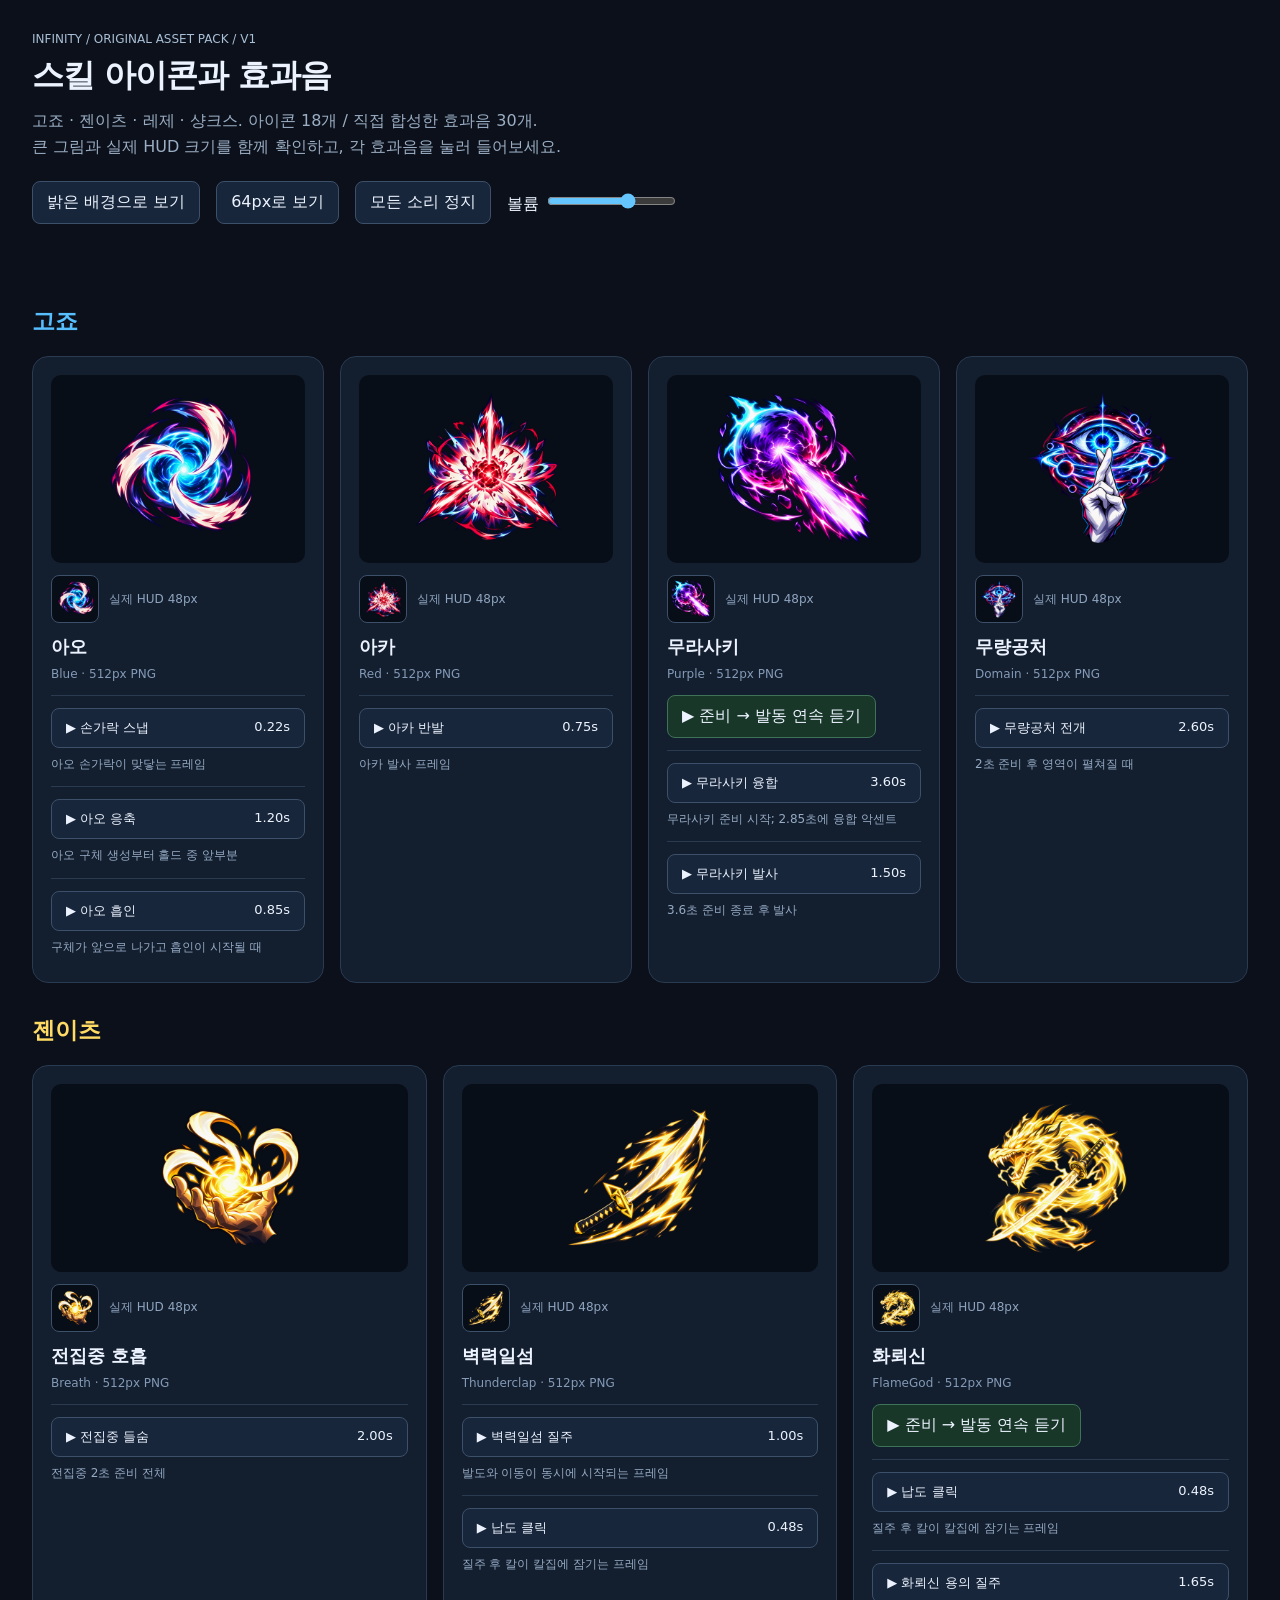
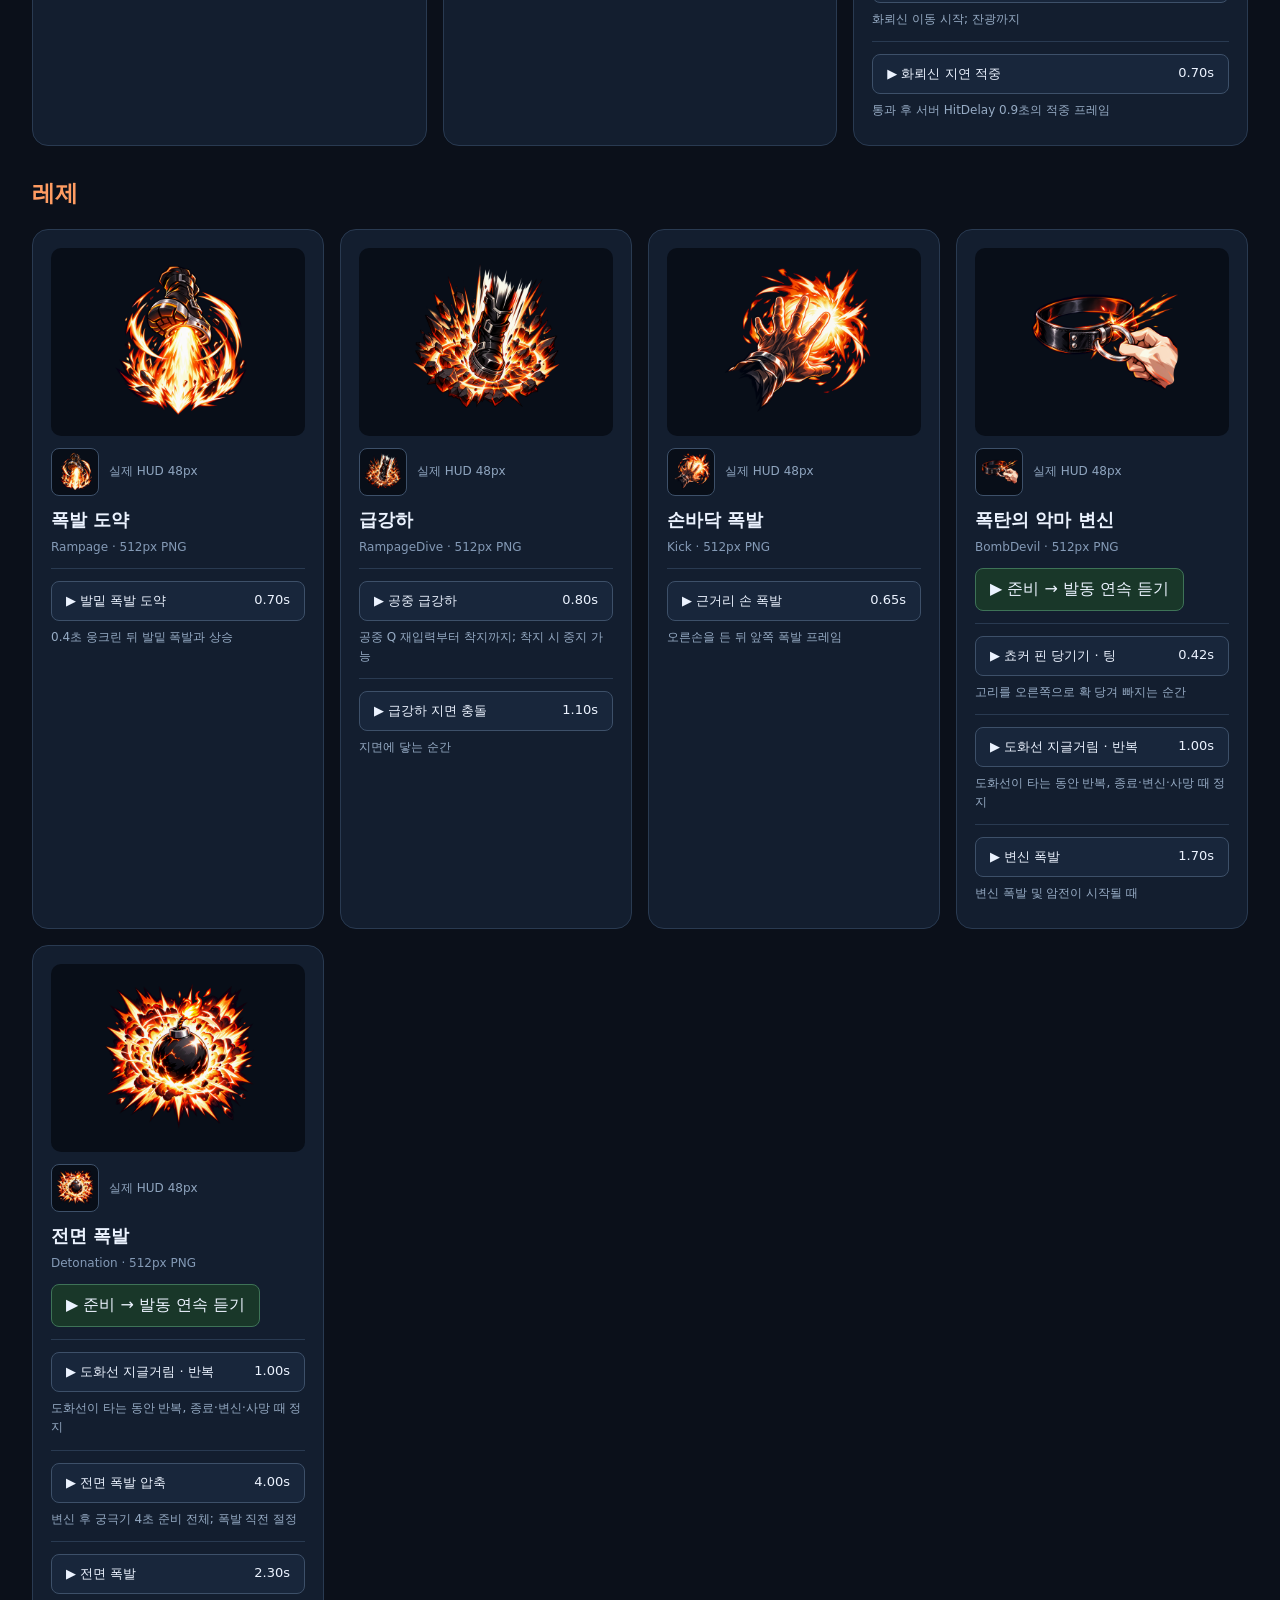
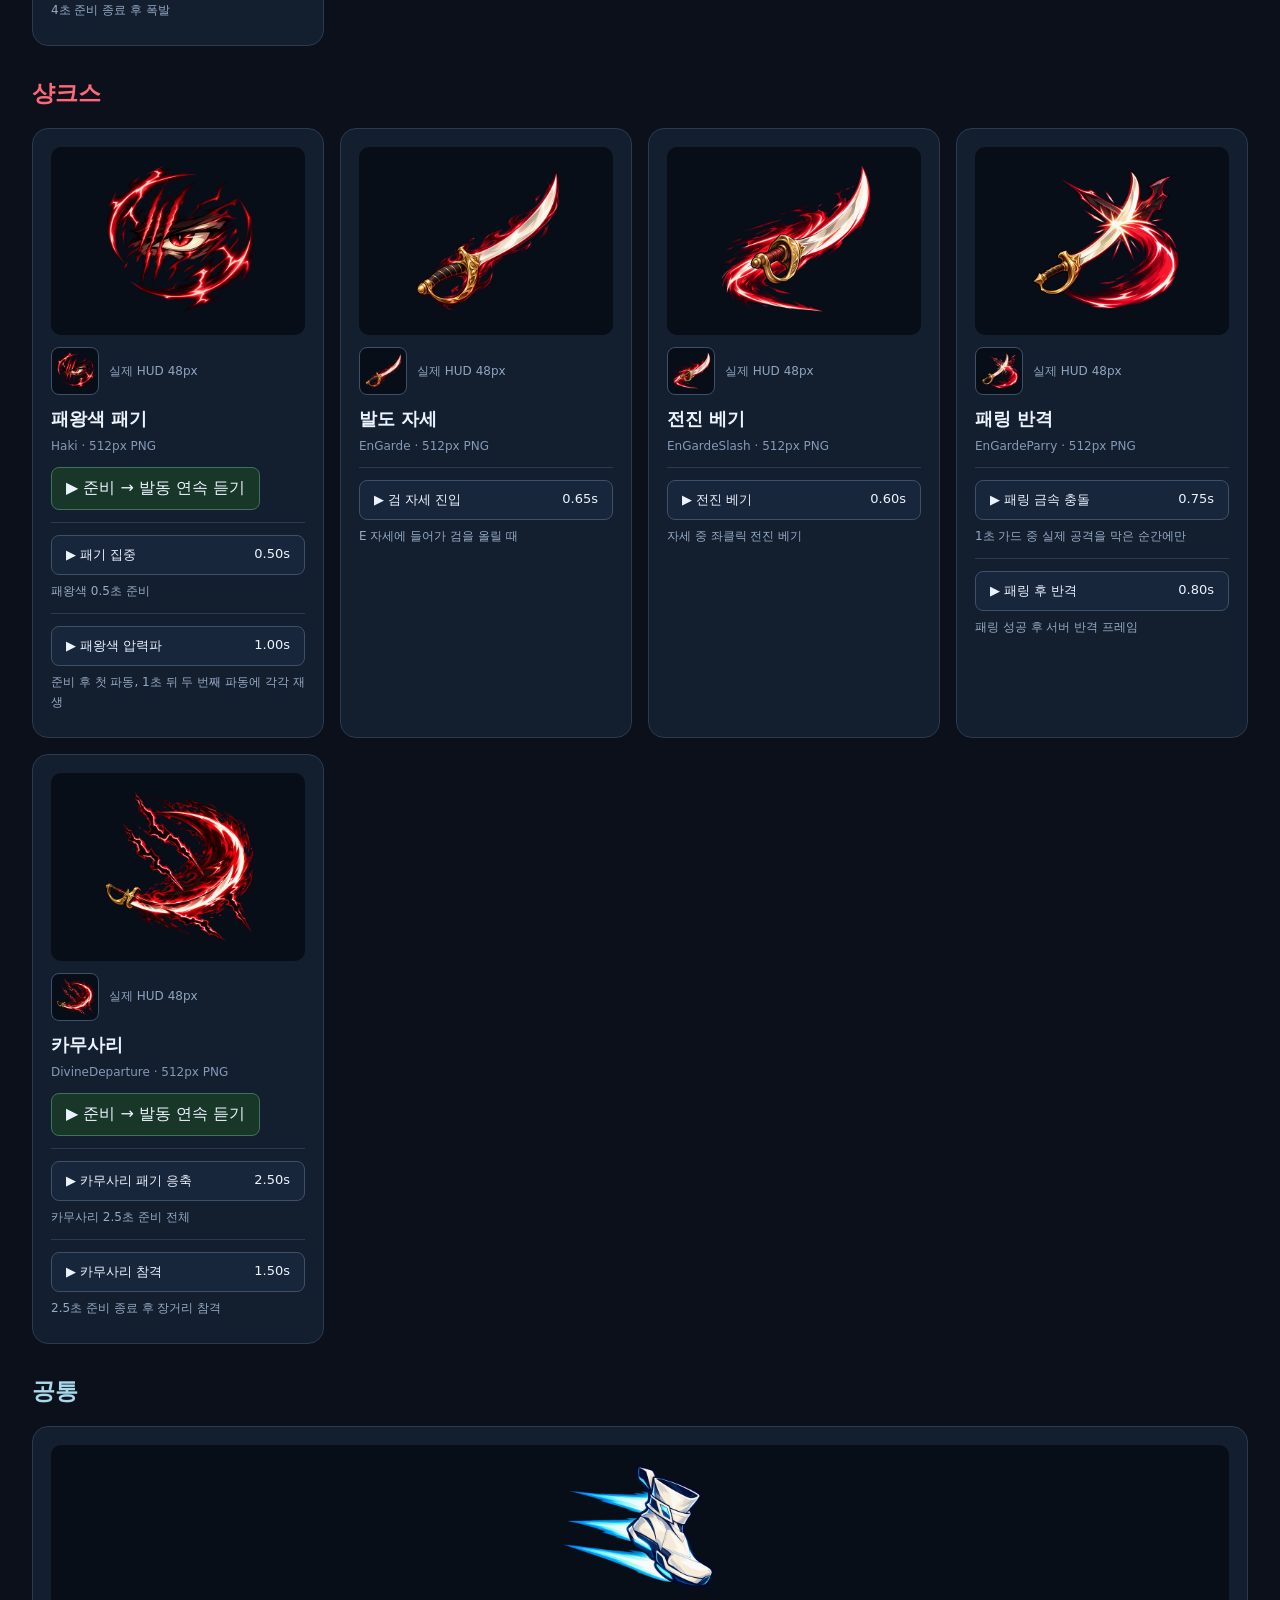
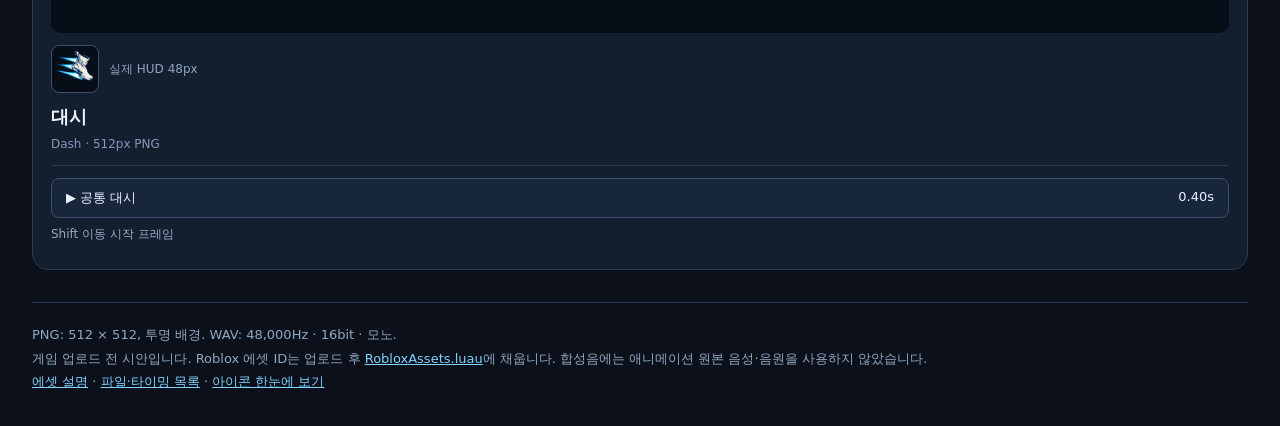
==== assets/skill-pack-v1/index.html @ 2b18d2f3 "Add skill icon and sound pack with web preview integration" ====
<!doctype html><html lang="ko"><meta charset="utf-8"><meta name="viewport" content="width=device-width,initial-scale=1">
<title>INFINITY · 스킬 에셋 V1</title><style>
:root{color-scheme:dark;font-family:system-ui,'Malgun Gothic',sans-serif;background:#0b101a;color:#ecf3ff}*{box-sizing:border-box}body{max-width:1440px;margin:auto;padding:32px}h1{font-size:32px;letter-spacing:-1px;margin:8px 0}header p{color:#9baec4;margin:10px 0;line-height:1.6}.tools{display:flex;gap:16px;flex-wrap:wrap;align-items:center;margin:22px 0 28px}button,select{font:inherit;color:inherit;background:#18263b;border:1px solid #3d5069;border-radius:8px;padding:10px 14px;cursor:pointer}button:hover{background:#253c59}input{accent-color:#64c5ff}section{margin:32px 0}h2{font-size:23px}.grid{display:grid;grid-template-columns:repeat(auto-fit,minmax(250px,1fr));gap:16px}.card{min-width:0;border:1px solid #293a51;border-radius:16px;background:#131e2f;padding:18px}.art{height:188px;display:flex;align-items:center;justify-content:center;border-radius:10px;background:#080e18}.light .art{background:#e7edf5}.art img{height:184px;width:184px;object-fit:contain}.sample{display:flex;align-items:center;gap:10px;color:#8fa5bf;font-size:12px;margin:12px 0}.sample img{width:48px;height:48px;background:#080e18;border:1px solid #3d5069;border-radius:8px}.card h3{font-size:18px;margin:8px 0}.skill{color:#849ab6;font-size:12px;margin:6px 0 14px}.sound{border-top:1px solid #293a51;padding-top:12px;margin-top:12px}.sound button{width:100%;display:flex;justify-content:space-between;gap:8px;text-align:left;font-size:13px}.sound p{color:#96abc4;font-size:12px;line-height:1.6;margin:7px 0}.sequence{background:#193729;border-color:#3e7357}.badge{font-size:12px;color:#a9bfd6}.footer{border-top:1px solid #293a51;padding-top:20px;color:#91a8c2;font-size:13px;line-height:1.8}a{color:#80d2ff}#now{color:#afdbf3;min-height:22px;font-size:13px}body.compact .art{height:90px}body.compact .art img{height:64px;width:64px}@media(max-width:620px){body{padding:18px}.grid{grid-template-columns:1fr}}
</style><header><div class="badge">INFINITY / ORIGINAL ASSET PACK / V1</div><h1>스킬 아이콘과 효과음</h1><p>고죠 · 젠이츠 · 레제 · 샹크스. 아이콘 18개 / 직접 합성한 효과음 30개.<br>큰 그림과 실제 HUD 크기를 함께 확인하고, 각 효과음을 눌러 들어보세요.</p></header>
<div class="tools"><button id="theme">밝은 배경으로 보기</button><button id="compact">64px로 보기</button><button id="stop">모든 소리 정지</button><label>볼륨 <input id="volume" type="range" min="0" max="1" step="0.05" value="0.65"></label></div><div id="now" role="status" aria-live="polite"></div><main id="main"></main><div class="footer">PNG: 512 × 512, 투명 배경. WAV: 48,000Hz · 16bit · 모노.<br>게임 업로드 전 시안입니다. Roblox 에셋 ID는 업로드 후 <a href="RobloxAssets.luau">RobloxAssets.luau</a>에 채웁니다. 합성음에는 애니메이션 원본 음성·음원을 사용하지 않았습니다.<br><a href="README.md">에셋 설명</a> · <a href="manifest.json">파일·타이밍 목록</a> · <a href="icon-contact-sheet.jpg">아이콘 한눈에 보기</a></div>
<script>const pack={"version": 1, "characters": ["Gojo", "Zenitsu", "Reze", "Shanks"], "icons": [{"id": "gojo_blue", "character": "gojo", "label": "아오", "skill": "Blue", "file": "icons/gojo_blue.png", "uploadAssetId": "", "prompt": "Use case: stylized-concept. Asset type: one production Roblox arena ability HUD icon, square composition, transparent PNG background.\nStyle: premium anime action-game skill symbol, digitally painted sharp cel shading, bold angular brushwork, thick dark navy outer silhouette and crisp near-white highlights, restrained glowing accents. NOT emoji, NOT a photorealistic render. One coherent central symbol, dramatic and readable at 48 pixels. Large simple masses; no tiny decorative confetti.\nComposition: center the complete symbol in a square, occupy 78 percent of the width and height, leave at least 10 percent safe transparent padding on every side. No frame, no button background, no letters, no words, no numbers, no watermark, no portraits or entire characters. Real transparent alpha outside the artwork.\nPalette: Cyan, crimson, violet, ivory and midnight navy, only colors appropriate to the specified technique.\nSubject: A brilliant cyan blue gravity orb pulling three thick curved ivory energy strokes inward; unmistakable centripetal motion; no outward explosion.", "width": 512, "height": 512, "safeMarginPx": 40}, {"id": "gojo_red", "character": "gojo", "label": "아카", "skill": "Red", "file": "icons/gojo_red.png", "uploadAssetId": "", "prompt": "Use case: stylized-concept. Asset type: one production Roblox arena ability HUD icon, square composition, transparent PNG background.\nStyle: premium anime action-game skill symbol, digitally painted sharp cel shading, bold angular brushwork, thick dark navy outer silhouette and crisp near-white highlights, restrained glowing accents. NOT emoji, NOT a photorealistic render. One coherent central symbol, dramatic and readable at 48 pixels. Large simple masses; no tiny decorative confetti.\nComposition: center the complete symbol in a square, occupy 78 percent of the width and height, leave at least 10 percent safe transparent padding on every side. No frame, no button background, no letters, no words, no numbers, no watermark, no portraits or entire characters. Real transparent alpha outside the artwork.\nPalette: Cyan, crimson, violet, ivory and midnight navy, only colors appropriate to the specified technique.\nSubject: A small crimson red core erupting outwards into a huge red white radial pressure burst, with three bold outward force streaks.", "width": 512, "height": 512, "safeMarginPx": 40}, {"id": "gojo_purple", "character": "gojo", "label": "무라사키", "skill": "Purple", "file": "icons/gojo_purple.png", "uploadAssetId": "", "prompt": "Use case: stylized-concept. Asset type: one production Roblox arena ability HUD icon, square composition, transparent PNG background.\nStyle: premium anime action-game skill symbol, digitally painted sharp cel shading, bold angular brushwork, thick dark navy outer silhouette and crisp near-white highlights, restrained glowing accents. NOT emoji, NOT a photorealistic render. One coherent central symbol, dramatic and readable at 48 pixels. Large simple masses; no tiny decorative confetti.\nComposition: center the complete symbol in a square, occupy 78 percent of the width and height, leave at least 10 percent safe transparent padding on every side. No frame, no button background, no letters, no words, no numbers, no watermark, no portraits or entire characters. Real transparent alpha outside the artwork.\nPalette: Cyan, crimson, violet, ivory and midnight navy, only colors appropriate to the specified technique.\nSubject: One dominant violet sphere, its upper left edge lit cyan and lower right edge magenta, a bold straight violet destructive beam projecting diagonally down right; one unified energy attack.", "width": 512, "height": 512, "safeMarginPx": 40}, {"id": "gojo_domain", "character": "gojo", "label": "무량공처", "skill": "Domain", "file": "icons/gojo_domain.png", "uploadAssetId": "", "prompt": "Use case: stylized-concept. Asset type: one production Roblox arena ability HUD icon, square composition, transparent PNG background.\nStyle: premium anime action-game skill symbol, digitally painted sharp cel shading, bold angular brushwork, thick dark navy outer silhouette and crisp near-white highlights, restrained glowing accents. NOT emoji, NOT a photorealistic render. One coherent central symbol, dramatic and readable at 48 pixels. Large simple masses; no tiny decorative confetti.\nComposition: center the complete symbol in a square, occupy 78 percent of the width and height, leave at least 10 percent safe transparent padding on every side. No frame, no button background, no letters, no words, no numbers, no watermark, no portraits or entire characters. Real transparent alpha outside the artwork.\nPalette: Cyan, crimson, violet, ivory and midnight navy, only colors appropriate to the specified technique.\nSubject: A white right hand raising crossed index and middle fingers, with a single large stylized luminous blue eye and concentric cosmic void rings behind the fingers; clearly readable crossed-finger hand sign.", "width": 512, "height": 512, "safeMarginPx": 40}, {"id": "zenitsu_breath", "character": "zenitsu", "label": "전집중 호흡", "skill": "Breath", "file": "icons/zenitsu_breath.png", "uploadAssetId": "", "prompt": "Use case: stylized-concept. Asset type: one production Roblox arena ability HUD icon, square composition, transparent PNG background.\nStyle: premium anime action-game skill symbol, digitally painted sharp cel shading, bold angular brushwork, thick dark navy outer silhouette and crisp near-white highlights, restrained glowing accents. NOT emoji, NOT a photorealistic render. One coherent central symbol, dramatic and readable at 48 pixels. Large simple masses; no tiny decorative confetti.\nComposition: center the complete symbol in a square, occupy 78 percent of the width and height, leave at least 10 percent safe transparent padding on every side. No frame, no button background, no letters, no words, no numbers, no watermark, no portraits or entire characters. Real transparent alpha outside the artwork.\nPalette: Warm electric gold, pale lemon white and deep charcoal. Small orange accents.\nSubject: A chest-level cupped hand and three broad inward flowing warm white breath ribbons entering a bright gold center; calm gathering energy, a few gold sparks, no sword.", "width": 512, "height": 512, "safeMarginPx": 40}, {"id": "zenitsu_thunderclap", "character": "zenitsu", "label": "벽력일섬", "skill": "Thunderclap", "file": "icons/zenitsu_thunderclap.png", "uploadAssetId": "", "prompt": "Use case: stylized-concept. Asset type: one production Roblox arena ability HUD icon, square composition, transparent PNG background.\nStyle: premium anime action-game skill symbol, digitally painted sharp cel shading, bold angular brushwork, thick dark navy outer silhouette and crisp near-white highlights, restrained glowing accents. NOT emoji, NOT a photorealistic render. One coherent central symbol, dramatic and readable at 48 pixels. Large simple masses; no tiny decorative confetti.\nComposition: center the complete symbol in a square, occupy 78 percent of the width and height, leave at least 10 percent safe transparent padding on every side. No frame, no button background, no letters, no words, no numbers, no watermark, no portraits or entire characters. Real transparent alpha outside the artwork.\nPalette: Warm electric gold, pale lemon white and deep charcoal. Small orange accents.\nSubject: A single unsheathed katana extending diagonally up right with a thick angular golden lightning bolt tracing its rapid draw; ivory blade, black grip, yellow triangular tsuba; extremely decisive diagonal cut.", "width": 512, "height": 512, "safeMarginPx": 40}, {"id": "zenitsu_flamegod", "character": "zenitsu", "label": "화뢰신", "skill": "FlameGod", "file": "icons/zenitsu_flamegod.png", "uploadAssetId": "", "prompt": "Use case: stylized-concept. Asset type: one production Roblox arena ability HUD icon, square composition, transparent PNG background.\nStyle: premium anime action-game skill symbol, digitally painted sharp cel shading, bold angular brushwork, thick dark navy outer silhouette and crisp near-white highlights, restrained glowing accents. NOT emoji, NOT a photorealistic render. One coherent central symbol, dramatic and readable at 48 pixels. Large simple masses; no tiny decorative confetti.\nComposition: center the complete symbol in a square, occupy 78 percent of the width and height, leave at least 10 percent safe transparent padding on every side. No frame, no button background, no letters, no words, no numbers, no watermark, no portraits or entire characters. Real transparent alpha outside the artwork.\nPalette: Warm electric gold, pale lemon white and deep charcoal. Small orange accents.\nSubject: A fierce golden lightning dragon head with an open angular jaw, long flowing lightning mane curling into one S-shaped arc around a slim ivory katana; gold white electric fire, broad readable silhouette.", "width": 512, "height": 512, "safeMarginPx": 40}, {"id": "reze_rampage", "character": "reze", "label": "폭발 도약", "skill": "Rampage", "file": "icons/reze_rampage.png", "uploadAssetId": "", "prompt": "Use case: stylized-concept. Asset type: one production Roblox arena ability HUD icon, square composition, transparent PNG background.\nStyle: premium anime action-game skill symbol, digitally painted sharp cel shading, bold angular brushwork, thick dark navy outer silhouette and crisp near-white highlights, restrained glowing accents. NOT emoji, NOT a photorealistic render. One coherent central symbol, dramatic and readable at 48 pixels. Large simple masses; no tiny decorative confetti.\nComposition: center the complete symbol in a square, occupy 78 percent of the width and height, leave at least 10 percent safe transparent padding on every side. No frame, no button background, no letters, no words, no numbers, no watermark, no portraits or entire characters. Real transparent alpha outside the artwork.\nPalette: Hot orange, ember red, ivory and near-black. Metallic silver ring where specified.\nSubject: One black boot aimed upward, a powerful orange white explosion jet shooting down from its sole, thick upward motion arcs; unmistakably a rocket jump upward.", "width": 512, "height": 512, "safeMarginPx": 40}, {"id": "reze_dive", "character": "reze", "label": "급강하", "skill": "RampageDive", "file": "icons/reze_dive.png", "uploadAssetId": "", "prompt": "Use case: stylized-concept. Asset type: one production Roblox arena ability HUD icon, square composition, transparent PNG background.\nStyle: premium anime action-game skill symbol, digitally painted sharp cel shading, bold angular brushwork, thick dark navy outer silhouette and crisp near-white highlights, restrained glowing accents. NOT emoji, NOT a photorealistic render. One coherent central symbol, dramatic and readable at 48 pixels. Large simple masses; no tiny decorative confetti.\nComposition: center the complete symbol in a square, occupy 78 percent of the width and height, leave at least 10 percent safe transparent padding on every side. No frame, no button background, no letters, no words, no numbers, no watermark, no portraits or entire characters. Real transparent alpha outside the artwork.\nPalette: Hot orange, ember red, ivory and near-black. Metallic silver ring where specified.\nSubject: One black boot descending diagonally into the ground, a broad orange impact crater ring and thick downward white speed streak; unmistakably a downward aerial slam.", "width": 512, "height": 512, "safeMarginPx": 40}, {"id": "reze_hand_blast", "character": "reze", "label": "손바닥 폭발", "skill": "Kick", "file": "icons/reze_hand_blast.png", "uploadAssetId": "", "prompt": "Use case: stylized-concept. Asset type: one production Roblox arena ability HUD icon, square composition, transparent PNG background.\nStyle: premium anime action-game skill symbol, digitally painted sharp cel shading, bold angular brushwork, thick dark navy outer silhouette and crisp near-white highlights, restrained glowing accents. NOT emoji, NOT a photorealistic render. One coherent central symbol, dramatic and readable at 48 pixels. Large simple masses; no tiny decorative confetti.\nComposition: center the complete symbol in a square, occupy 78 percent of the width and height, leave at least 10 percent safe transparent padding on every side. No frame, no button background, no letters, no words, no numbers, no watermark, no portraits or entire characters. Real transparent alpha outside the artwork.\nPalette: Hot orange, ember red, ivory and near-black. Metallic silver ring where specified.\nSubject: A right hand seen from behind at three-quarter view, palm pointing outwards to the upper right, a compact orange white explosion immediately in front of the fingertips; no feet.", "width": 512, "height": 512, "safeMarginPx": 40}, {"id": "reze_transform", "character": "reze", "label": "폭탄의 악마 변신", "skill": "BombDevil", "file": "icons/reze_transform.png", "uploadAssetId": "", "prompt": "Use case: stylized-concept. Asset type: one production Roblox arena ability HUD icon, square composition, transparent PNG background.\nStyle: premium anime action-game skill symbol, digitally painted sharp cel shading, bold angular brushwork, thick dark navy outer silhouette and crisp near-white highlights, restrained glowing accents. NOT emoji, NOT a photorealistic render. One coherent central symbol, dramatic and readable at 48 pixels. Large simple masses; no tiny decorative confetti.\nComposition: center the complete symbol in a square, occupy 78 percent of the width and height, leave at least 10 percent safe transparent padding on every side. No frame, no button background, no letters, no words, no numbers, no watermark, no portraits or entire characters. Real transparent alpha outside the artwork.\nPalette: Hot orange, ember red, ivory and near-black. Metallic silver ring where specified.\nSubject: A black neck choker with a silver pull ring, an ivory right hand hooking the ring and pulling it to the right, one small bright orange spark at the release point; the choker and ring are the dominant readable symbols. No head or face.", "width": 512, "height": 512, "safeMarginPx": 40}, {"id": "reze_detonation", "character": "reze", "label": "전면 폭발", "skill": "Detonation", "file": "icons/reze_detonation.png", "uploadAssetId": "", "prompt": "Use case: stylized-concept. Asset type: one production Roblox arena ability HUD icon, square composition, transparent PNG background.\nStyle: premium anime action-game skill symbol, digitally painted sharp cel shading, bold angular brushwork, thick dark navy outer silhouette and crisp near-white highlights, restrained glowing accents. NOT emoji, NOT a photorealistic render. One coherent central symbol, dramatic and readable at 48 pixels. Large simple masses; no tiny decorative confetti.\nComposition: center the complete symbol in a square, occupy 78 percent of the width and height, leave at least 10 percent safe transparent padding on every side. No frame, no button background, no letters, no words, no numbers, no watermark, no portraits or entire characters. Real transparent alpha outside the artwork.\nPalette: Hot orange, ember red, ivory and near-black. Metallic silver ring where specified.\nSubject: A stark black bomb silhouette with a short burning fuse at its top center, engulfed in an enormous orange white shockwave and jagged outward blast petals; one overwhelming blast, no hand or boot.", "width": 512, "height": 512, "safeMarginPx": 40}, {"id": "shanks_haki", "character": "shanks", "label": "패왕색 패기", "skill": "Haki", "file": "icons/shanks_haki.png", "uploadAssetId": "", "prompt": "Use case: stylized-concept. Asset type: one production Roblox arena ability HUD icon, square composition, transparent PNG background.\nStyle: premium anime action-game skill symbol, digitally painted sharp cel shading, bold angular brushwork, thick dark navy outer silhouette and crisp near-white highlights, restrained glowing accents. NOT emoji, NOT a photorealistic render. One coherent central symbol, dramatic and readable at 48 pixels. Large simple masses; no tiny decorative confetti.\nComposition: center the complete symbol in a square, occupy 78 percent of the width and height, leave at least 10 percent safe transparent padding on every side. No frame, no button background, no letters, no words, no numbers, no watermark, no portraits or entire characters. Real transparent alpha outside the artwork.\nPalette: Crimson, very dark red-black, ivory and muted gold for the saber guard.\nSubject: One intense narrowed ivory eye with three parallel red scars crossing its left side, surrounded by thick jagged crimson black lightning and two spreading pressure arcs; symbolic eye only, no complete portrait.", "width": 512, "height": 512, "safeMarginPx": 40}, {"id": "shanks_stance", "character": "shanks", "label": "발도 자세", "skill": "EnGarde", "file": "icons/shanks_stance.png", "uploadAssetId": "", "prompt": "Use case: stylized-concept. Asset type: one production Roblox arena ability HUD icon, square composition, transparent PNG background.\nStyle: premium anime action-game skill symbol, digitally painted sharp cel shading, bold angular brushwork, thick dark navy outer silhouette and crisp near-white highlights, restrained glowing accents. NOT emoji, NOT a photorealistic render. One coherent central symbol, dramatic and readable at 48 pixels. Large simple masses; no tiny decorative confetti.\nComposition: center the complete symbol in a square, occupy 78 percent of the width and height, leave at least 10 percent safe transparent padding on every side. No frame, no button background, no letters, no words, no numbers, no watermark, no portraits or entire characters. Real transparent alpha outside the artwork.\nPalette: Crimson, very dark red-black, ivory and muted gold for the saber guard.\nSubject: An elegant long curved ivory saber held in a guarded near-horizontal diagonal posture, distinctive golden D-shaped knuckle guard and dark grip, a quiet crimson aura around the blade; calm ready stance, no attack burst.", "width": 512, "height": 512, "safeMarginPx": 40}, {"id": "shanks_slash", "character": "shanks", "label": "전진 베기", "skill": "EnGardeSlash", "file": "icons/shanks_slash.png", "uploadAssetId": "", "prompt": "Use case: stylized-concept. Asset type: one production Roblox arena ability HUD icon, square composition, transparent PNG background.\nStyle: premium anime action-game skill symbol, digitally painted sharp cel shading, bold angular brushwork, thick dark navy outer silhouette and crisp near-white highlights, restrained glowing accents. NOT emoji, NOT a photorealistic render. One coherent central symbol, dramatic and readable at 48 pixels. Large simple masses; no tiny decorative confetti.\nComposition: center the complete symbol in a square, occupy 78 percent of the width and height, leave at least 10 percent safe transparent padding on every side. No frame, no button background, no letters, no words, no numbers, no watermark, no portraits or entire characters. Real transparent alpha outside the artwork.\nPalette: Crimson, very dark red-black, ivory and muted gold for the saber guard.\nSubject: One curved ivory saber with golden D-shaped guard thrusting forward in a dramatic foreshortened diagonal toward the upper right, long crimson speed trail behind its guard; energetic forward lunge.", "width": 512, "height": 512, "safeMarginPx": 40}, {"id": "shanks_parry", "character": "shanks", "label": "패링 반격", "skill": "EnGardeParry", "file": "icons/shanks_parry.png", "uploadAssetId": "", "prompt": "Use case: stylized-concept. Asset type: one production Roblox arena ability HUD icon, square composition, transparent PNG background.\nStyle: premium anime action-game skill symbol, digitally painted sharp cel shading, bold angular brushwork, thick dark navy outer silhouette and crisp near-white highlights, restrained glowing accents. NOT emoji, NOT a photorealistic render. One coherent central symbol, dramatic and readable at 48 pixels. Large simple masses; no tiny decorative confetti.\nComposition: center the complete symbol in a square, occupy 78 percent of the width and height, leave at least 10 percent safe transparent padding on every side. No frame, no button background, no letters, no words, no numbers, no watermark, no portraits or entire characters. Real transparent alpha outside the artwork.\nPalette: Crimson, very dark red-black, ivory and muted gold for the saber guard.\nSubject: A curved ivory saber with golden D-shaped guard blocking a dark incoming blade, a single large white gold contact spark at their crossing, a thick crimson return slash arc curling back outward; clear defend-and-counter symbol.", "width": 512, "height": 512, "safeMarginPx": 40}, {"id": "shanks_departure", "character": "shanks", "label": "카무사리", "skill": "DivineDeparture", "file": "icons/shanks_departure.png", "uploadAssetId": "", "prompt": "Use case: stylized-concept. Asset type: one production Roblox arena ability HUD icon, square composition, transparent PNG background.\nStyle: premium anime action-game skill symbol, digitally painted sharp cel shading, bold angular brushwork, thick dark navy outer silhouette and crisp near-white highlights, restrained glowing accents. NOT emoji, NOT a photorealistic render. One coherent central symbol, dramatic and readable at 48 pixels. Large simple masses; no tiny decorative confetti.\nComposition: center the complete symbol in a square, occupy 78 percent of the width and height, leave at least 10 percent safe transparent padding on every side. No frame, no button background, no letters, no words, no numbers, no watermark, no portraits or entire characters. Real transparent alpha outside the artwork.\nPalette: Crimson, very dark red-black, ivory and muted gold for the saber guard.\nSubject: One huge sweeping crimson black crescent slash edged in bright ivory, a curved saber with golden D-shaped guard at the crescent's origin; three heavy black lightning forks, powerful long range sword wave.", "width": 512, "height": 512, "safeMarginPx": 40}, {"id": "shared_dash", "character": "shared", "label": "대시", "skill": "Dash", "file": "icons/shared_dash.png", "uploadAssetId": "", "prompt": "Use case: stylized-concept. Asset type: one production Roblox arena ability HUD icon, square composition, transparent PNG background.\nStyle: premium anime action-game skill symbol, digitally painted sharp cel shading, bold angular brushwork, thick dark navy outer silhouette and crisp near-white highlights, restrained glowing accents. NOT emoji, NOT a photorealistic render. One coherent central symbol, dramatic and readable at 48 pixels. Large simple masses; no tiny decorative confetti.\nComposition: center the complete symbol in a square, occupy 78 percent of the width and height, leave at least 10 percent safe transparent padding on every side. No frame, no button background, no letters, no words, no numbers, no watermark, no portraits or entire characters. Real transparent alpha outside the artwork.\nPalette: Ivory, pale cyan and deep navy.\nSubject: A streamlined ivory ankle boot leaning into a fast forward dash to the right, three bold pale cyan horizontal speed streaks fading to the left, simple extremely readable movement silhouette.", "width": 512, "height": 512, "safeMarginPx": 40}], "sounds": [{"id": "gojo_snap", "character": "gojo", "label": "손가락 스냅", "file": "sounds/gojo/gojo_snap.wav", "duration": 0.22, "cue": "아오 손가락이 맞닿는 프레임", "skills": ["Blue"], "loop": false, "uploadAssetId": "", "sampleRate": 48000, "channels": 1, "bits": 16, "peakDbFS": -2.17, "rmsDbFS": -22.27}, {"id": "gojo_blue_charge", "character": "gojo", "label": "아오 응축", "file": "sounds/gojo/gojo_blue_charge.wav", "duration": 1.2, "cue": "아오 구체 생성부터 홀드 중 앞부분", "skills": ["Blue"], "loop": false, "uploadAssetId": "", "sampleRate": 48000, "channels": 1, "bits": 16, "peakDbFS": -2.05, "rmsDbFS": -14.9}, {"id": "gojo_blue_pull", "character": "gojo", "label": "아오 흡인", "file": "sounds/gojo/gojo_blue_pull.wav", "duration": 0.85, "cue": "구체가 앞으로 나가고 흡인이 시작될 때", "skills": ["Blue"], "loop": false, "uploadAssetId": "", "sampleRate": 48000, "channels": 1, "bits": 16, "peakDbFS": -5.32, "rmsDbFS": -14.89}, {"id": "gojo_red_release", "character": "gojo", "label": "아카 반발", "file": "sounds/gojo/gojo_red_release.wav", "duration": 0.75, "cue": "아카 발사 프레임", "skills": ["Red"], "loop": false, "uploadAssetId": "", "sampleRate": 48000, "channels": 1, "bits": 16, "peakDbFS": -3.8, "rmsDbFS": -14.92}, {"id": "gojo_purple_charge", "character": "gojo", "label": "무라사키 융합", "file": "sounds/gojo/gojo_purple_charge.wav", "duration": 3.6, "cue": "무라사키 준비 시작; 2.85초에 융합 악센트", "skills": ["Purple"], "loop": false, "uploadAssetId": "", "sampleRate": 48000, "channels": 1, "bits": 16, "peakDbFS": -1.67, "rmsDbFS": -14.89}, {"id": "gojo_purple_release", "character": "gojo", "label": "무라사키 발사", "file": "sounds/gojo/gojo_purple_release.wav", "duration": 1.5, "cue": "3.6초 준비 종료 후 발사", "skills": ["Purple"], "loop": false, "uploadAssetId": "", "sampleRate": 48000, "channels": 1, "bits": 16, "peakDbFS": -3.32, "rmsDbFS": -14.91}, {"id": "gojo_domain_open", "character": "gojo", "label": "무량공처 전개", "file": "sounds/gojo/gojo_domain_open.wav", "duration": 2.6, "cue": "2초 준비 후 영역이 펼쳐질 때", "skills": ["Domain"], "loop": false, "uploadAssetId": "", "sampleRate": 48000, "channels": 1, "bits": 16, "peakDbFS": -2.26, "rmsDbFS": -14.9}, {"id": "zenitsu_breath", "character": "zenitsu", "label": "전집중 들숨", "file": "sounds/zenitsu/zenitsu_breath.wav", "duration": 2.0, "cue": "전집중 2초 준비 전체", "skills": ["Breath"], "loop": false, "uploadAssetId": "", "sampleRate": 48000, "channels": 1, "bits": 16, "peakDbFS": -4.71, "rmsDbFS": -14.89}, {"id": "zenitsu_thunderclap", "character": "zenitsu", "label": "벽력일섬 질주", "file": "sounds/zenitsu/zenitsu_thunderclap.wav", "duration": 1.0, "cue": "발도와 이동이 동시에 시작되는 프레임", "skills": ["Thunderclap"], "loop": false, "uploadAssetId": "", "sampleRate": 48000, "channels": 1, "bits": 16, "peakDbFS": -5.28, "rmsDbFS": -14.9}, {"id": "zenitsu_sheath", "character": "zenitsu", "label": "납도 클릭", "file": "sounds/zenitsu/zenitsu_sheath.wav", "duration": 0.48, "cue": "질주 후 칼이 칼집에 잠기는 프레임", "skills": ["Thunderclap", "FlameGod"], "loop": false, "uploadAssetId": "", "sampleRate": 48000, "channels": 1, "bits": 16, "peakDbFS": -1.41, "rmsDbFS": -16.77}, {"id": "zenitsu_flamegod", "character": "zenitsu", "label": "화뢰신 용의 질주", "file": "sounds/zenitsu/zenitsu_flamegod.wav", "duration": 1.65, "cue": "화뢰신 이동 시작; 잔광까지", "skills": ["FlameGod"], "loop": false, "uploadAssetId": "", "sampleRate": 48000, "channels": 1, "bits": 16, "peakDbFS": -5.05, "rmsDbFS": -14.9}, {"id": "zenitsu_delayed_hit", "character": "zenitsu", "label": "화뢰신 지연 적중", "file": "sounds/zenitsu/zenitsu_delayed_hit.wav", "duration": 0.7, "cue": "통과 후 서버 HitDelay 0.9초의 적중 프레임", "skills": ["FlameGod"], "loop": false, "uploadAssetId": "", "sampleRate": 48000, "channels": 1, "bits": 16, "peakDbFS": -4.31, "rmsDbFS": -14.92}, {"id": "reze_pin", "character": "reze", "label": "쵸커 핀 당기기 · 팅", "file": "sounds/reze/reze_pin.wav", "duration": 0.42, "cue": "고리를 오른쪽으로 확 당겨 빠지는 순간", "skills": ["BombDevil"], "loop": false, "uploadAssetId": "", "sampleRate": 48000, "channels": 1, "bits": 16, "peakDbFS": -2.87, "rmsDbFS": -14.9}, {"id": "reze_fuse_loop", "character": "reze", "label": "도화선 지글거림 · 반복", "file": "sounds/reze/reze_fuse_loop.wav", "duration": 1.0, "cue": "도화선이 타는 동안 반복, 종료·변신·사망 때 정지", "skills": ["BombDevil", "Detonation"], "loop": true, "uploadAssetId": "", "sampleRate": 48000, "channels": 1, "bits": 16, "peakDbFS": -6.02, "rmsDbFS": -18.76}, {"id": "reze_transform", "character": "reze", "label": "변신 폭발", "file": "sounds/reze/reze_transform.wav", "duration": 1.7, "cue": "변신 폭발 및 암전이 시작될 때", "skills": ["BombDevil"], "loop": false, "uploadAssetId": "", "sampleRate": 48000, "channels": 1, "bits": 16, "peakDbFS": -1.41, "rmsDbFS": -16.22}, {"id": "reze_launch", "character": "reze", "label": "발밑 폭발 도약", "file": "sounds/reze/reze_launch.wav", "duration": 0.7, "cue": "0.4초 웅크린 뒤 발밑 폭발과 상승", "skills": ["Rampage"], "loop": false, "uploadAssetId": "", "sampleRate": 48000, "channels": 1, "bits": 16, "peakDbFS": -5.19, "rmsDbFS": -14.91}, {"id": "reze_dive", "character": "reze", "label": "공중 급강하", "file": "sounds/reze/reze_dive.wav", "duration": 0.8, "cue": "공중 Q 재입력부터 착지까지; 착지 시 중지 가능", "skills": ["RampageDive"], "loop": false, "uploadAssetId": "", "sampleRate": 48000, "channels": 1, "bits": 16, "peakDbFS": -4.67, "rmsDbFS": -14.9}, {"id": "reze_slam", "character": "reze", "label": "급강하 지면 충돌", "file": "sounds/reze/reze_slam.wav", "duration": 1.1, "cue": "지면에 닿는 순간", "skills": ["RampageDive"], "loop": false, "uploadAssetId": "", "sampleRate": 48000, "channels": 1, "bits": 16, "peakDbFS": -1.49, "rmsDbFS": -14.94}, {"id": "reze_hand_blast", "character": "reze", "label": "근거리 손 폭발", "file": "sounds/reze/reze_hand_blast.wav", "duration": 0.65, "cue": "오른손을 든 뒤 앞쪽 폭발 프레임", "skills": ["Kick"], "loop": false, "uploadAssetId": "", "sampleRate": 48000, "channels": 1, "bits": 16, "peakDbFS": -2.08, "rmsDbFS": -14.95}, {"id": "reze_detonation_charge", "character": "reze", "label": "전면 폭발 압축", "file": "sounds/reze/reze_detonation_charge.wav", "duration": 4.0, "cue": "변신 후 궁극기 4초 준비 전체; 폭발 직전 절정", "skills": ["Detonation"], "loop": false, "uploadAssetId": "", "sampleRate": 48000, "channels": 1, "bits": 16, "peakDbFS": -1.95, "rmsDbFS": -14.89}, {"id": "reze_detonation_blast", "character": "reze", "label": "전면 폭발", "file": "sounds/reze/reze_detonation_blast.wav", "duration": 2.3, "cue": "4초 준비 종료 후 폭발", "skills": ["Detonation"], "loop": false, "uploadAssetId": "", "sampleRate": 48000, "channels": 1, "bits": 16, "peakDbFS": -2.33, "rmsDbFS": -14.91}, {"id": "shanks_haki_charge", "character": "shanks", "label": "패기 집중", "file": "sounds/shanks/shanks_haki_charge.wav", "duration": 0.5, "cue": "패왕색 0.5초 준비", "skills": ["Haki"], "loop": false, "uploadAssetId": "", "sampleRate": 48000, "channels": 1, "bits": 16, "peakDbFS": -2.57, "rmsDbFS": -14.89}, {"id": "shanks_haki_pulse", "character": "shanks", "label": "패왕색 압력파", "file": "sounds/shanks/shanks_haki_pulse.wav", "duration": 1.0, "cue": "준비 후 첫 파동, 1초 뒤 두 번째 파동에 각각 재생", "skills": ["Haki"], "loop": false, "uploadAssetId": "", "sampleRate": 48000, "channels": 1, "bits": 16, "peakDbFS": -3.92, "rmsDbFS": -14.93}, {"id": "shanks_draw", "character": "shanks", "label": "검 자세 진입", "file": "sounds/shanks/shanks_draw.wav", "duration": 0.65, "cue": "E 자세에 들어가 검을 올릴 때", "skills": ["EnGarde"], "loop": false, "uploadAssetId": "", "sampleRate": 48000, "channels": 1, "bits": 16, "peakDbFS": -1.41, "rmsDbFS": -15.39}, {"id": "shanks_slash", "character": "shanks", "label": "전진 베기", "file": "sounds/shanks/shanks_slash.wav", "duration": 0.6, "cue": "자세 중 좌클릭 전진 베기", "skills": ["EnGardeSlash"], "loop": false, "uploadAssetId": "", "sampleRate": 48000, "channels": 1, "bits": 16, "peakDbFS": -4.76, "rmsDbFS": -14.89}, {"id": "shanks_parry", "character": "shanks", "label": "패링 금속 충돌", "file": "sounds/shanks/shanks_parry.wav", "duration": 0.75, "cue": "1초 가드 중 실제 공격을 막은 순간에만", "skills": ["EnGardeParry"], "loop": false, "uploadAssetId": "", "sampleRate": 48000, "channels": 1, "bits": 16, "peakDbFS": -1.41, "rmsDbFS": -15.31}, {"id": "shanks_counter", "character": "shanks", "label": "패링 후 반격", "file": "sounds/shanks/shanks_counter.wav", "duration": 0.8, "cue": "패링 성공 후 서버 반격 프레임", "skills": ["EnGardeParry"], "loop": false, "uploadAssetId": "", "sampleRate": 48000, "channels": 1, "bits": 16, "peakDbFS": -5.65, "rmsDbFS": -14.89}, {"id": "shanks_departure_charge", "character": "shanks", "label": "카무사리 패기 응축", "file": "sounds/shanks/shanks_departure_charge.wav", "duration": 2.5, "cue": "카무사리 2.5초 준비 전체", "skills": ["DivineDeparture"], "loop": false, "uploadAssetId": "", "sampleRate": 48000, "channels": 1, "bits": 16, "peakDbFS": -1.41, "rmsDbFS": -15.1}, {"id": "shanks_departure_release", "character": "shanks", "label": "카무사리 참격", "file": "sounds/shanks/shanks_departure_release.wav", "duration": 1.5, "cue": "2.5초 준비 종료 후 장거리 참격", "skills": ["DivineDeparture"], "loop": false, "uploadAssetId": "", "sampleRate": 48000, "channels": 1, "bits": 16, "peakDbFS": -5.38, "rmsDbFS": -14.89}, {"id": "shared_dash", "character": "shared", "label": "공통 대시", "file": "sounds/shared/shared_dash.wav", "duration": 0.4, "cue": "Shift 이동 시작 프레임", "skills": ["Dash"], "loop": false, "uploadAssetId": "", "sampleRate": 48000, "channels": 1, "bits": 16, "peakDbFS": -5.56, "rmsDbFS": -14.9}], "generation": {"icons": "OpenAI built-in imagegen; one independent generation per icon", "audio": "Original deterministic procedural synthesis; no sampled anime dialogue or recordings"}};let active=[],timers=[];const volume=document.getElementById('volume'),now=document.getElementById('now');
function stop(){active.forEach(a=>{a.pause();a.currentTime=0});active=[];timers.forEach(clearTimeout);timers=[];now.textContent=''}
function playSound(sound,at=0){const a=new Audio(sound.file);a.volume=Number(volume.value);active.push(a);if(at>0)timers.push(setTimeout(()=>a.play().catch(()=>now.textContent='재생을 시작하려면 효과음 버튼을 눌러 주세요.'),at*1000));else a.play().catch(()=>now.textContent='오디오 파일을 열지 못했습니다.');return a}
function play(id){stop();const s=pack.sounds.find(s=>s.id===id);playSound(s);now.textContent=s.label+' · '+s.cue}
const sequences={Purple:[[0,'gojo_purple_charge'],[3.6,'gojo_purple_release']],FlameGod:[[0,'zenitsu_flamegod'],[.9,'zenitsu_delayed_hit'],[1.6,'zenitsu_sheath']],BombDevil:[[0,'reze_pin'],[.01,'reze_transform']],Detonation:[[0,'reze_detonation_charge'],[0,'reze_fuse_loop'],[1,'reze_fuse_loop'],[2,'reze_fuse_loop'],[3,'reze_fuse_loop'],[4,'reze_detonation_blast']],Haki:[[0,'shanks_haki_charge'],[.5,'shanks_haki_pulse'],[1.5,'shanks_haki_pulse']],DivineDeparture:[[0,'shanks_departure_charge'],[2.5,'shanks_departure_release']]};
function sequence(skill){stop();sequences[skill].forEach(([at,id])=>playSound(pack.sounds.find(s=>s.id===id),at));now.textContent='연속 재생 · '+skill}
const groups=[['gojo','고죠','#58bfff'],['zenitsu','젠이츠','#ffda65'],['reze','레제','#ff9c62'],['shanks','샹크스','#ff687a'],['shared','공통','#a7d9eb']];
for(const [group,label,color] of groups){const section=document.createElement('section');const heading=document.createElement('h2');heading.textContent=label;heading.style.color=color;section.append(heading);const grid=document.createElement('div');grid.className='grid';for(const icon of pack.icons.filter(i=>i.character===group)){const card=document.createElement('article');card.className='card';const art=document.createElement('div');art.className='art';const image=document.createElement('img');image.src=icon.file;image.alt=icon.label;art.append(image);card.append(art);const sample=document.createElement('div');sample.className='sample';const tiny=image.cloneNode();sample.append(tiny,document.createTextNode('실제 HUD 48px'));card.append(sample);const name=document.createElement('h3');name.textContent=icon.label;card.append(name);const skill=document.createElement('div');skill.className='skill';skill.textContent=icon.skill+' · 512px PNG';card.append(skill);if(sequences[icon.skill]){const button=document.createElement('button');button.className='sequence';button.textContent='▶ 준비 → 발동 연속 듣기';button.onclick=()=>sequence(icon.skill);card.append(button)}for(const sound of pack.sounds.filter(s=>s.skills.includes(icon.skill))){const row=document.createElement('div');row.className='sound';const button=document.createElement('button');const text=document.createElement('span');text.textContent='▶ '+sound.label;const duration=document.createElement('span');duration.textContent=sound.duration.toFixed(2)+'s';button.append(text,duration);button.onclick=()=>play(sound.id);const cue=document.createElement('p');cue.textContent=sound.cue;row.append(button,cue);card.append(row)}grid.append(card)}section.append(grid);document.getElementById('main').append(section)}
document.getElementById('stop').onclick=stop;document.getElementById('theme').onclick=e=>{document.body.classList.toggle('light');e.target.textContent=document.body.classList.contains('light')?'어두운 배경으로 보기':'밝은 배경으로 보기'};document.getElementById('compact').onclick=e=>{document.body.classList.toggle('compact');e.target.textContent=document.body.classList.contains('compact')?'큰 그림으로 보기':'64px로 보기'};volume.oninput=()=>active.forEach(a=>a.volume=Number(volume.value));window.addEventListener('pagehide',stop);
</script></html>
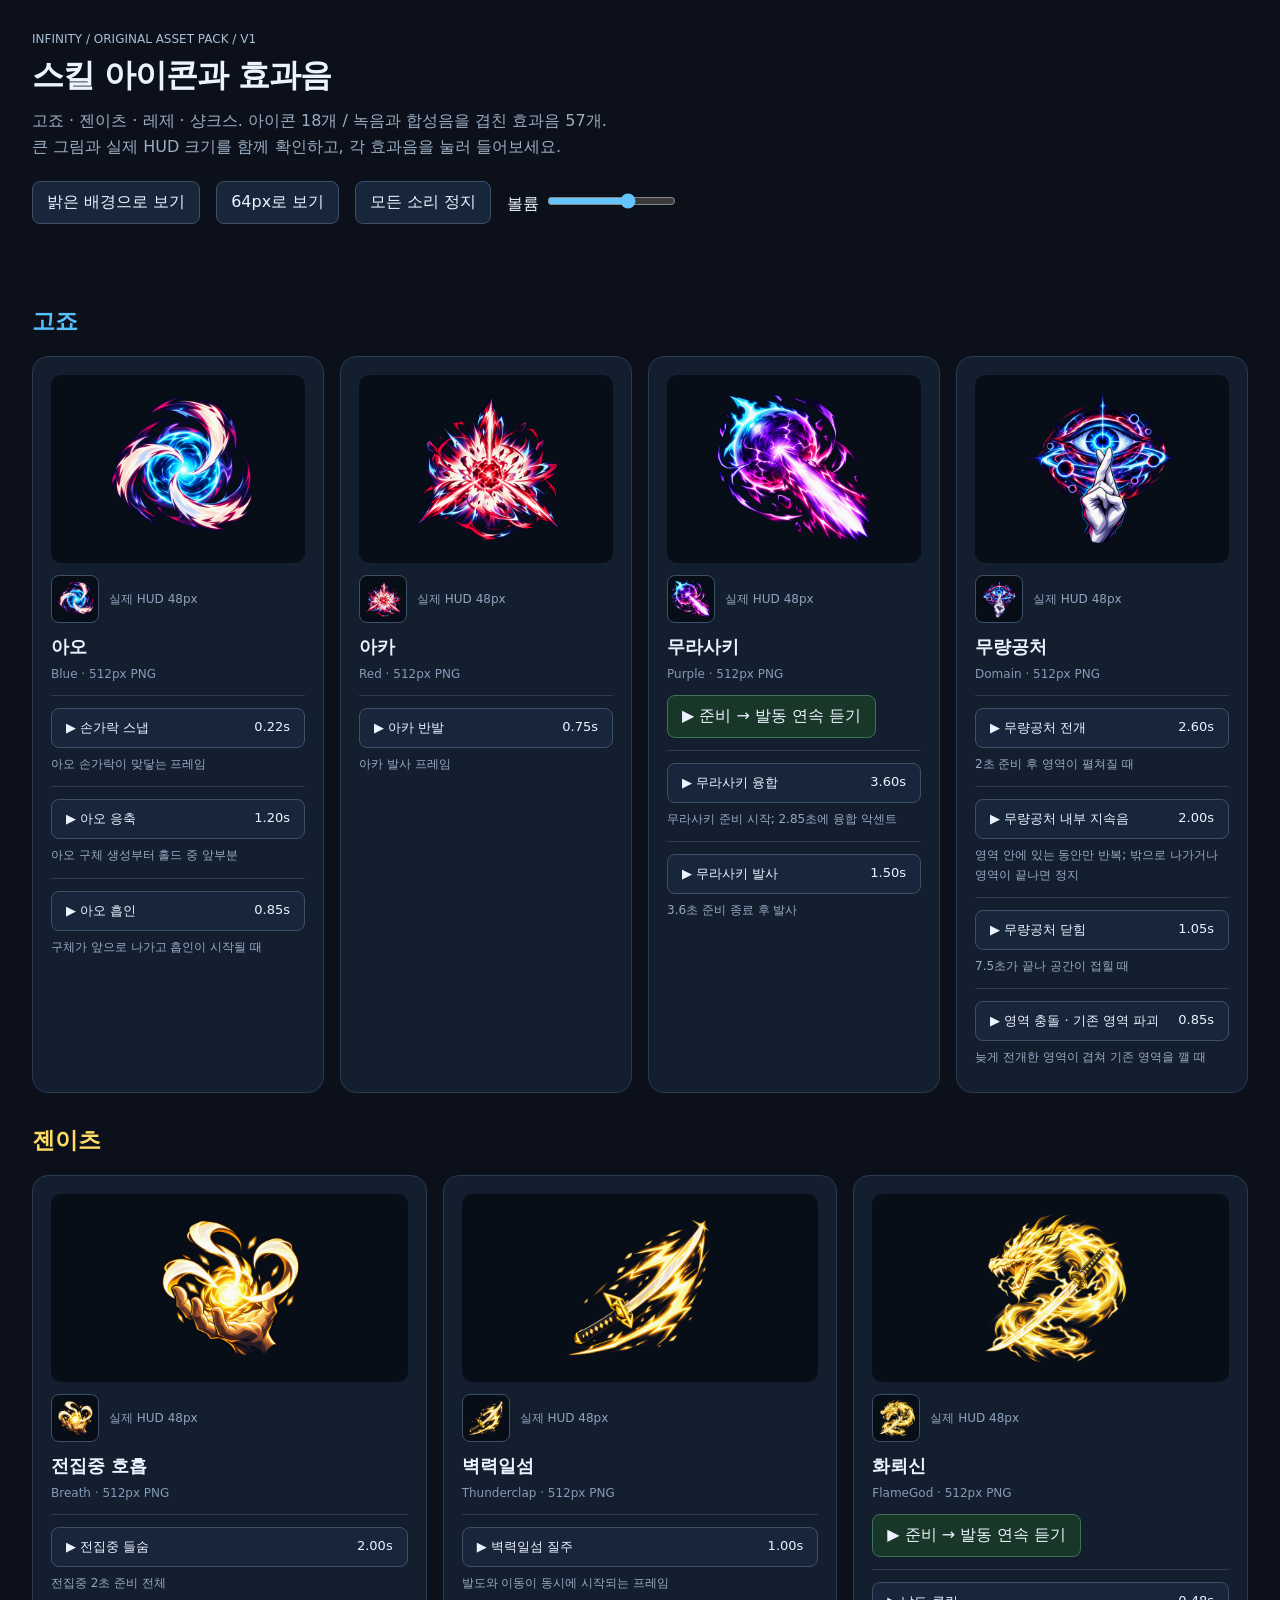
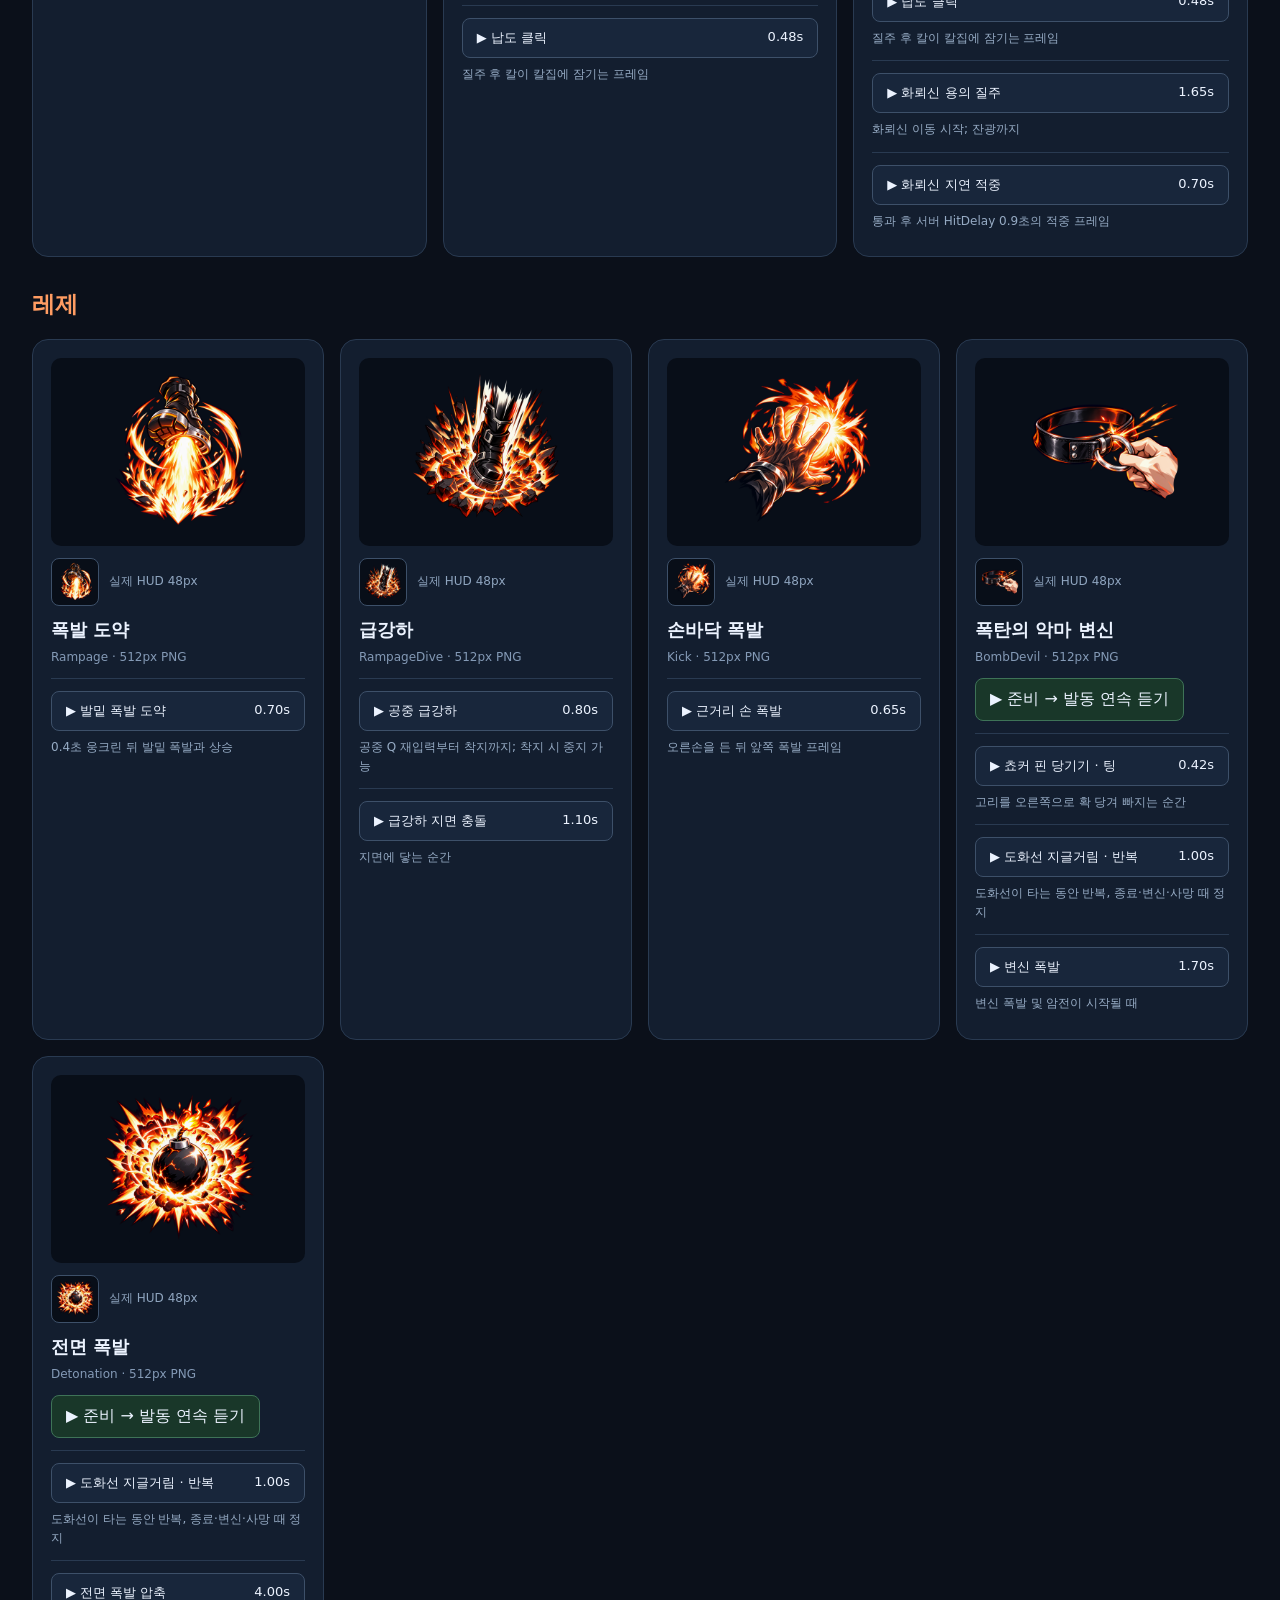
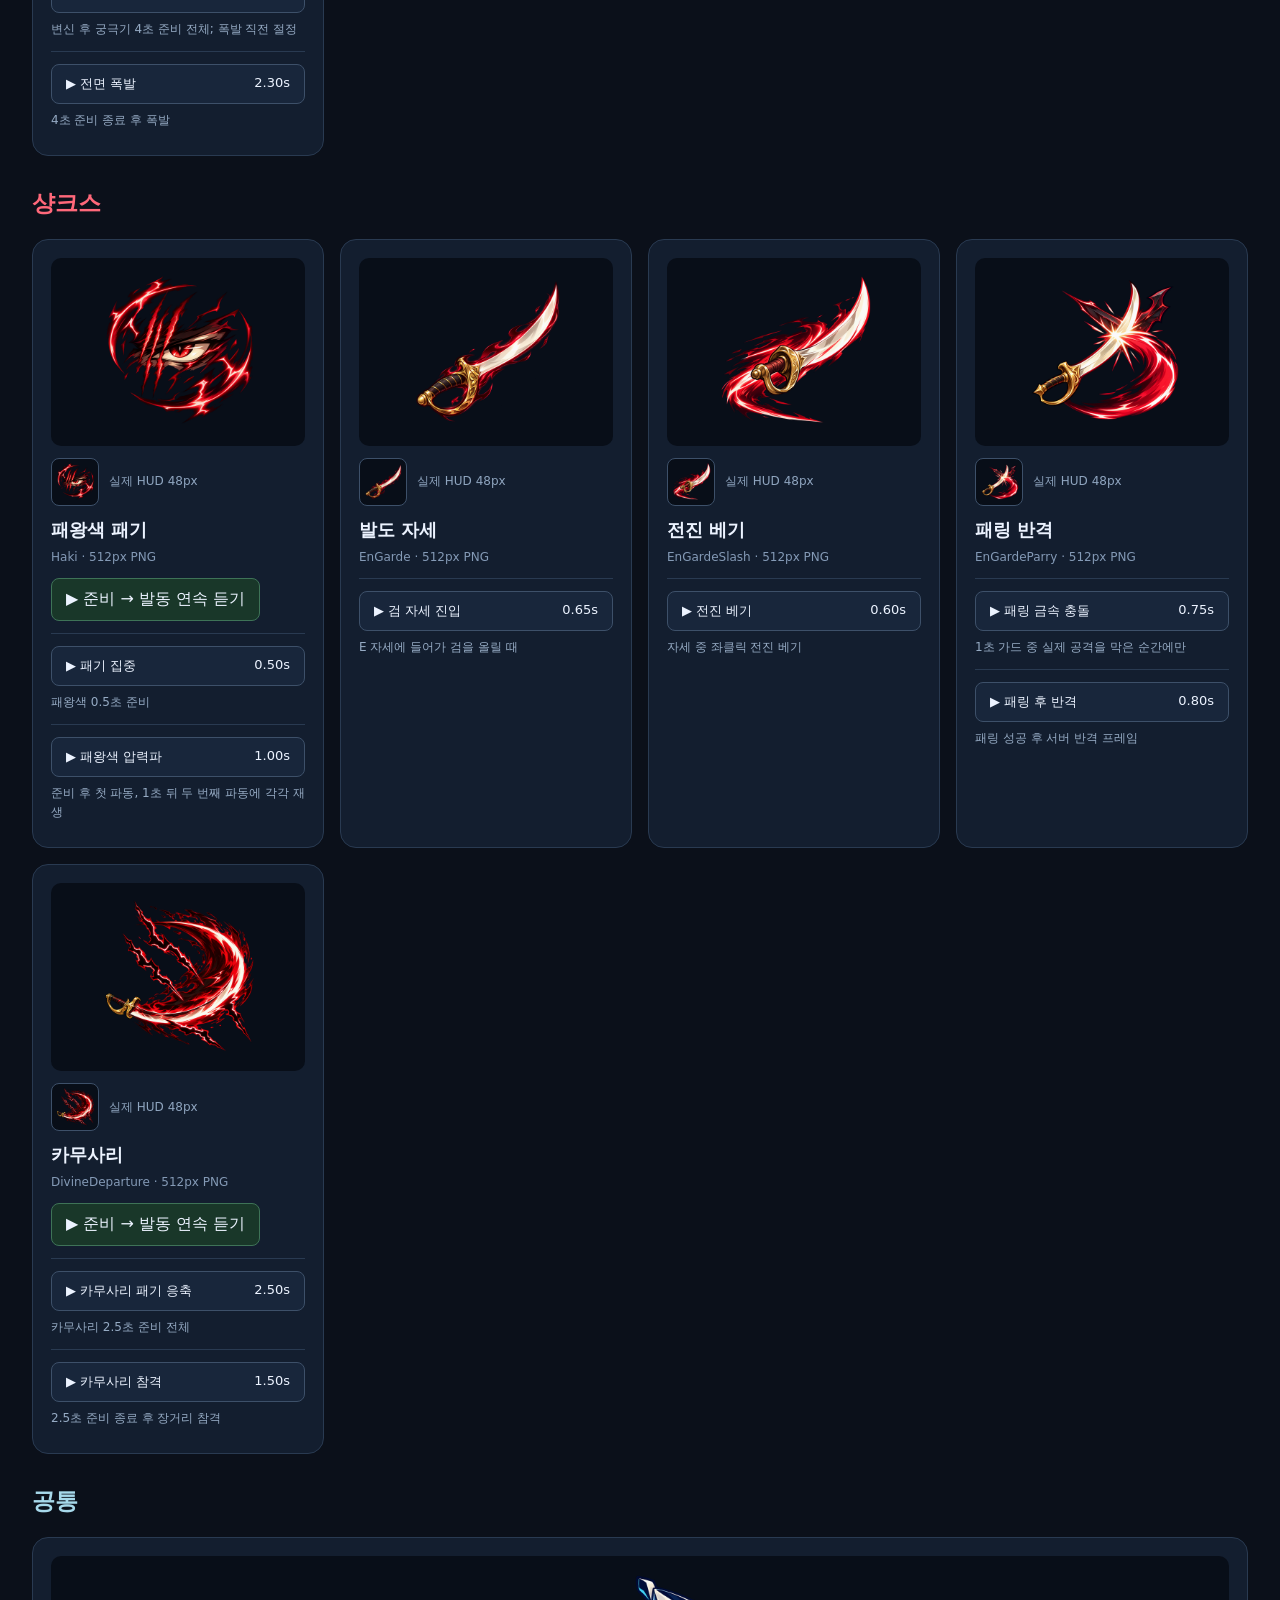
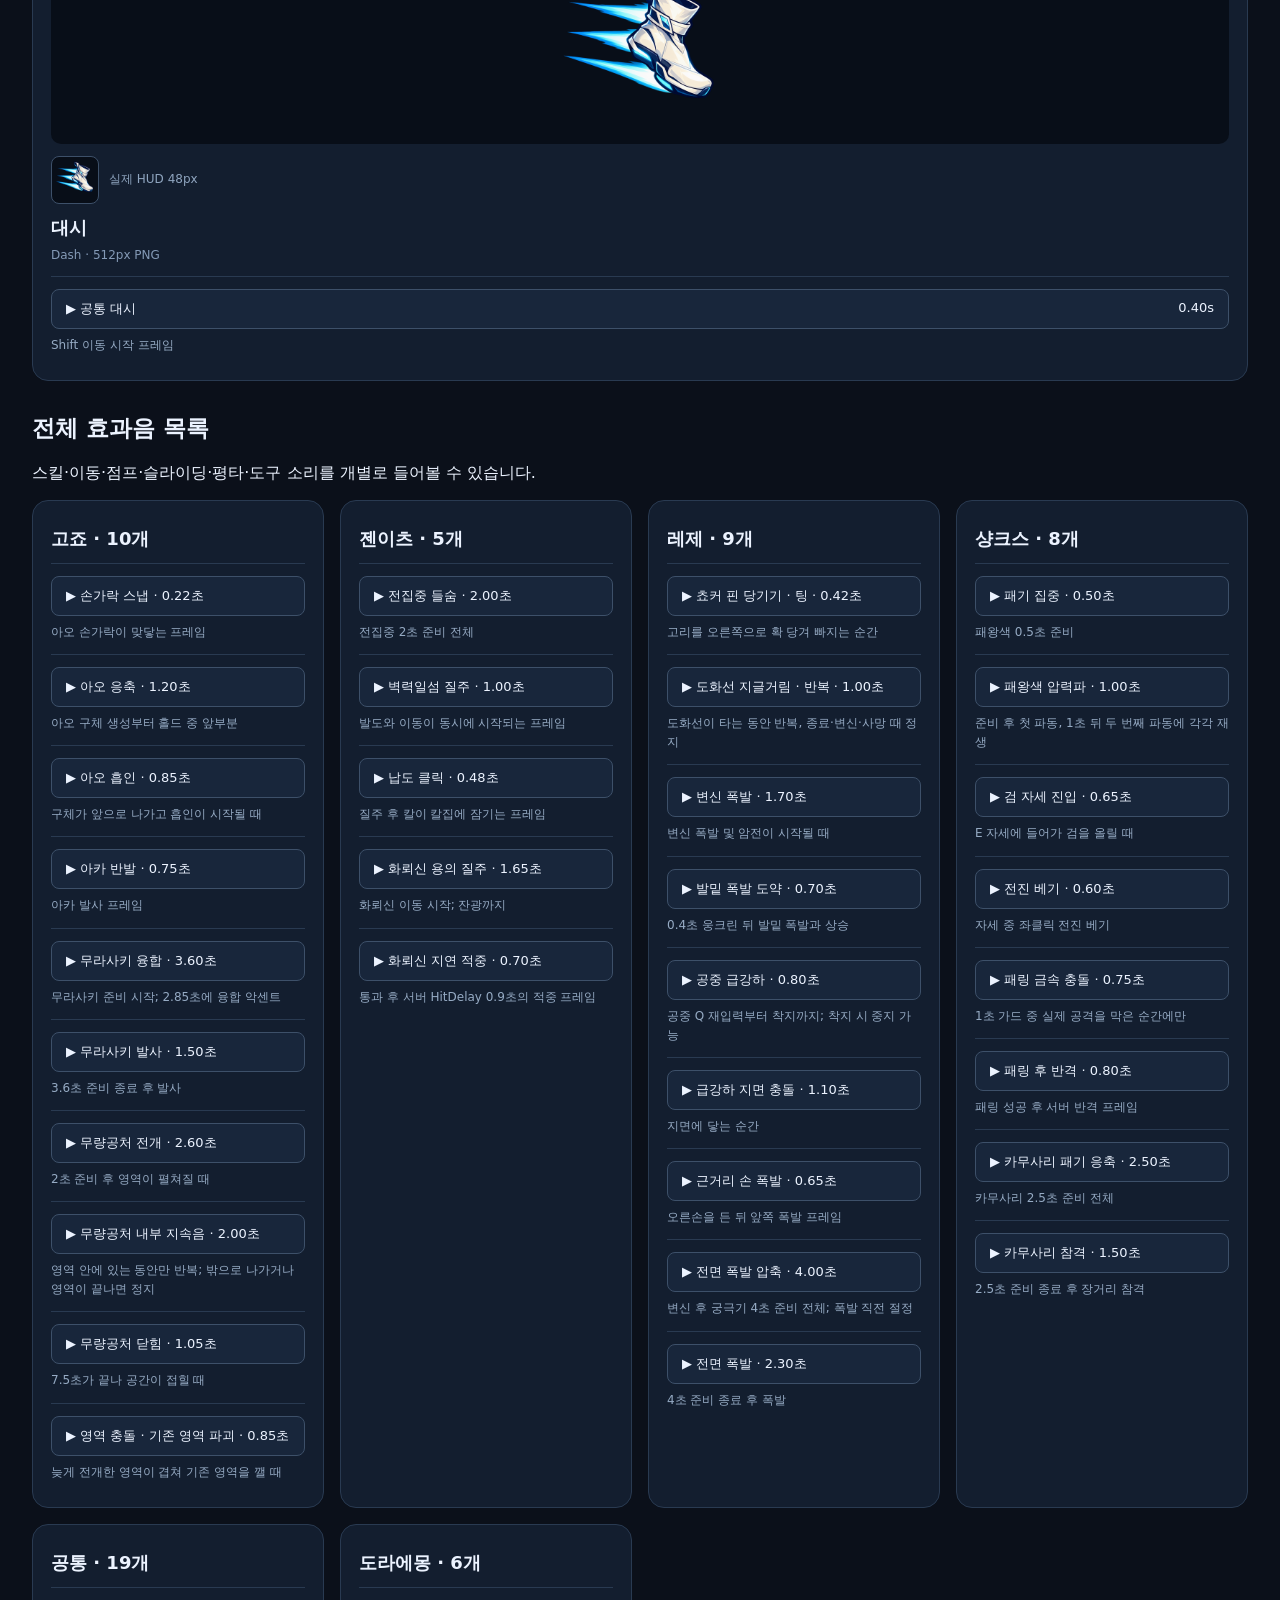
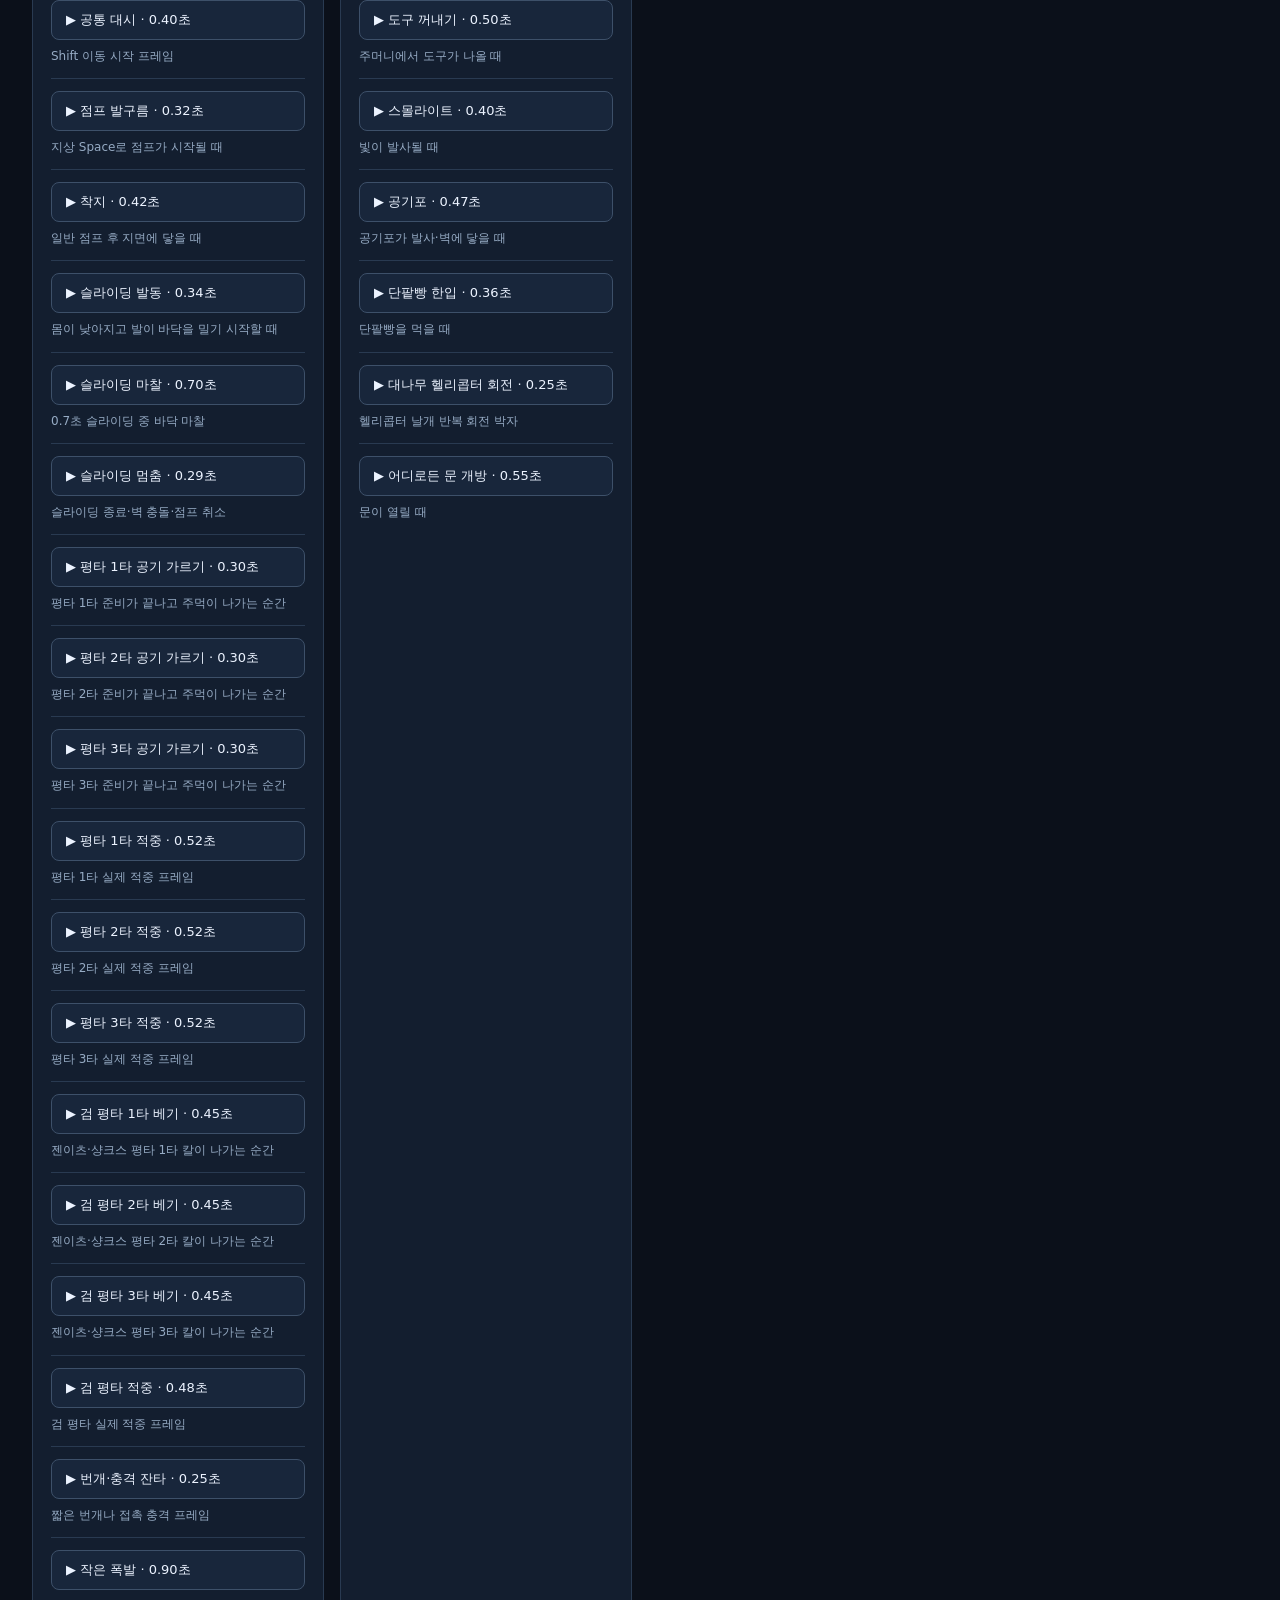
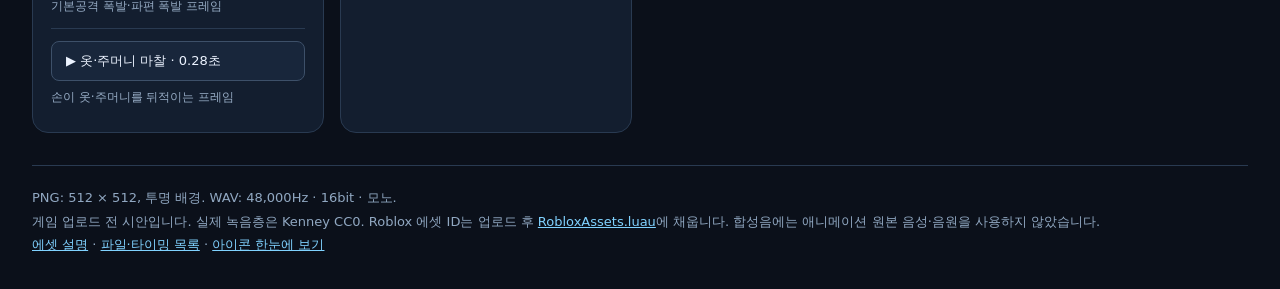
==== commit 77ced5b8: "Rework sword basic attacks and sync audio assets - Zenitsu/Shanks sword combo: draw from the scabbar" ====
--- a/assets/skill-pack-v1/index.html
+++ b/assets/skill-pack-v1/index.html
@@ -1,9 +1,9 @@
 <!doctype html><html lang="ko"><meta charset="utf-8"><meta name="viewport" content="width=device-width,initial-scale=1">
 <title>INFINITY · 스킬 에셋 V1</title><style>
 :root{color-scheme:dark;font-family:system-ui,'Malgun Gothic',sans-serif;background:#0b101a;color:#ecf3ff}*{box-sizing:border-box}body{max-width:1440px;margin:auto;padding:32px}h1{font-size:32px;letter-spacing:-1px;margin:8px 0}header p{color:#9baec4;margin:10px 0;line-height:1.6}.tools{display:flex;gap:16px;flex-wrap:wrap;align-items:center;margin:22px 0 28px}button,select{font:inherit;color:inherit;background:#18263b;border:1px solid #3d5069;border-radius:8px;padding:10px 14px;cursor:pointer}button:hover{background:#253c59}input{accent-color:#64c5ff}section{margin:32px 0}h2{font-size:23px}.grid{display:grid;grid-template-columns:repeat(auto-fit,minmax(250px,1fr));gap:16px}.card{min-width:0;border:1px solid #293a51;border-radius:16px;background:#131e2f;padding:18px}.art{height:188px;display:flex;align-items:center;justify-content:center;border-radius:10px;background:#080e18}.light .art{background:#e7edf5}.art img{height:184px;width:184px;object-fit:contain}.sample{display:flex;align-items:center;gap:10px;color:#8fa5bf;font-size:12px;margin:12px 0}.sample img{width:48px;height:48px;background:#080e18;border:1px solid #3d5069;border-radius:8px}.card h3{font-size:18px;margin:8px 0}.skill{color:#849ab6;font-size:12px;margin:6px 0 14px}.sound{border-top:1px solid #293a51;padding-top:12px;margin-top:12px}.sound button{width:100%;display:flex;justify-content:space-between;gap:8px;text-align:left;font-size:13px}.sound p{color:#96abc4;font-size:12px;line-height:1.6;margin:7px 0}.sequence{background:#193729;border-color:#3e7357}.badge{font-size:12px;color:#a9bfd6}.footer{border-top:1px solid #293a51;padding-top:20px;color:#91a8c2;font-size:13px;line-height:1.8}a{color:#80d2ff}#now{color:#afdbf3;min-height:22px;font-size:13px}body.compact .art{height:90px}body.compact .art img{height:64px;width:64px}@media(max-width:620px){body{padding:18px}.grid{grid-template-columns:1fr}}
-</style><header><div class="badge">INFINITY / ORIGINAL ASSET PACK / V1</div><h1>스킬 아이콘과 효과음</h1><p>고죠 · 젠이츠 · 레제 · 샹크스. 아이콘 18개 / 직접 합성한 효과음 30개.<br>큰 그림과 실제 HUD 크기를 함께 확인하고, 각 효과음을 눌러 들어보세요.</p></header>
-<div class="tools"><button id="theme">밝은 배경으로 보기</button><button id="compact">64px로 보기</button><button id="stop">모든 소리 정지</button><label>볼륨 <input id="volume" type="range" min="0" max="1" step="0.05" value="0.65"></label></div><div id="now" role="status" aria-live="polite"></div><main id="main"></main><div class="footer">PNG: 512 × 512, 투명 배경. WAV: 48,000Hz · 16bit · 모노.<br>게임 업로드 전 시안입니다. Roblox 에셋 ID는 업로드 후 <a href="RobloxAssets.luau">RobloxAssets.luau</a>에 채웁니다. 합성음에는 애니메이션 원본 음성·음원을 사용하지 않았습니다.<br><a href="README.md">에셋 설명</a> · <a href="manifest.json">파일·타이밍 목록</a> · <a href="icon-contact-sheet.jpg">아이콘 한눈에 보기</a></div>
-<script>const pack={"version": 1, "characters": ["Gojo", "Zenitsu", "Reze", "Shanks"], "icons": [{"id": "gojo_blue", "character": "gojo", "label": "아오", "skill": "Blue", "file": "icons/gojo_blue.png", "uploadAssetId": "", "prompt": "Use case: stylized-concept. Asset type: one production Roblox arena ability HUD icon, square composition, transparent PNG background.\nStyle: premium anime action-game skill symbol, digitally painted sharp cel shading, bold angular brushwork, thick dark navy outer silhouette and crisp near-white highlights, restrained glowing accents. NOT emoji, NOT a photorealistic render. One coherent central symbol, dramatic and readable at 48 pixels. Large simple masses; no tiny decorative confetti.\nComposition: center the complete symbol in a square, occupy 78 percent of the width and height, leave at least 10 percent safe transparent padding on every side. No frame, no button background, no letters, no words, no numbers, no watermark, no portraits or entire characters. Real transparent alpha outside the artwork.\nPalette: Cyan, crimson, violet, ivory and midnight navy, only colors appropriate to the specified technique.\nSubject: A brilliant cyan blue gravity orb pulling three thick curved ivory energy strokes inward; unmistakable centripetal motion; no outward explosion.", "width": 512, "height": 512, "safeMarginPx": 40}, {"id": "gojo_red", "character": "gojo", "label": "아카", "skill": "Red", "file": "icons/gojo_red.png", "uploadAssetId": "", "prompt": "Use case: stylized-concept. Asset type: one production Roblox arena ability HUD icon, square composition, transparent PNG background.\nStyle: premium anime action-game skill symbol, digitally painted sharp cel shading, bold angular brushwork, thick dark navy outer silhouette and crisp near-white highlights, restrained glowing accents. NOT emoji, NOT a photorealistic render. One coherent central symbol, dramatic and readable at 48 pixels. Large simple masses; no tiny decorative confetti.\nComposition: center the complete symbol in a square, occupy 78 percent of the width and height, leave at least 10 percent safe transparent padding on every side. No frame, no button background, no letters, no words, no numbers, no watermark, no portraits or entire characters. Real transparent alpha outside the artwork.\nPalette: Cyan, crimson, violet, ivory and midnight navy, only colors appropriate to the specified technique.\nSubject: A small crimson red core erupting outwards into a huge red white radial pressure burst, with three bold outward force streaks.", "width": 512, "height": 512, "safeMarginPx": 40}, {"id": "gojo_purple", "character": "gojo", "label": "무라사키", "skill": "Purple", "file": "icons/gojo_purple.png", "uploadAssetId": "", "prompt": "Use case: stylized-concept. Asset type: one production Roblox arena ability HUD icon, square composition, transparent PNG background.\nStyle: premium anime action-game skill symbol, digitally painted sharp cel shading, bold angular brushwork, thick dark navy outer silhouette and crisp near-white highlights, restrained glowing accents. NOT emoji, NOT a photorealistic render. One coherent central symbol, dramatic and readable at 48 pixels. Large simple masses; no tiny decorative confetti.\nComposition: center the complete symbol in a square, occupy 78 percent of the width and height, leave at least 10 percent safe transparent padding on every side. No frame, no button background, no letters, no words, no numbers, no watermark, no portraits or entire characters. Real transparent alpha outside the artwork.\nPalette: Cyan, crimson, violet, ivory and midnight navy, only colors appropriate to the specified technique.\nSubject: One dominant violet sphere, its upper left edge lit cyan and lower right edge magenta, a bold straight violet destructive beam projecting diagonally down right; one unified energy attack.", "width": 512, "height": 512, "safeMarginPx": 40}, {"id": "gojo_domain", "character": "gojo", "label": "무량공처", "skill": "Domain", "file": "icons/gojo_domain.png", "uploadAssetId": "", "prompt": "Use case: stylized-concept. Asset type: one production Roblox arena ability HUD icon, square composition, transparent PNG background.\nStyle: premium anime action-game skill symbol, digitally painted sharp cel shading, bold angular brushwork, thick dark navy outer silhouette and crisp near-white highlights, restrained glowing accents. NOT emoji, NOT a photorealistic render. One coherent central symbol, dramatic and readable at 48 pixels. Large simple masses; no tiny decorative confetti.\nComposition: center the complete symbol in a square, occupy 78 percent of the width and height, leave at least 10 percent safe transparent padding on every side. No frame, no button background, no letters, no words, no numbers, no watermark, no portraits or entire characters. Real transparent alpha outside the artwork.\nPalette: Cyan, crimson, violet, ivory and midnight navy, only colors appropriate to the specified technique.\nSubject: A white right hand raising crossed index and middle fingers, with a single large stylized luminous blue eye and concentric cosmic void rings behind the fingers; clearly readable crossed-finger hand sign.", "width": 512, "height": 512, "safeMarginPx": 40}, {"id": "zenitsu_breath", "character": "zenitsu", "label": "전집중 호흡", "skill": "Breath", "file": "icons/zenitsu_breath.png", "uploadAssetId": "", "prompt": "Use case: stylized-concept. Asset type: one production Roblox arena ability HUD icon, square composition, transparent PNG background.\nStyle: premium anime action-game skill symbol, digitally painted sharp cel shading, bold angular brushwork, thick dark navy outer silhouette and crisp near-white highlights, restrained glowing accents. NOT emoji, NOT a photorealistic render. One coherent central symbol, dramatic and readable at 48 pixels. Large simple masses; no tiny decorative confetti.\nComposition: center the complete symbol in a square, occupy 78 percent of the width and height, leave at least 10 percent safe transparent padding on every side. No frame, no button background, no letters, no words, no numbers, no watermark, no portraits or entire characters. Real transparent alpha outside the artwork.\nPalette: Warm electric gold, pale lemon white and deep charcoal. Small orange accents.\nSubject: A chest-level cupped hand and three broad inward flowing warm white breath ribbons entering a bright gold center; calm gathering energy, a few gold sparks, no sword.", "width": 512, "height": 512, "safeMarginPx": 40}, {"id": "zenitsu_thunderclap", "character": "zenitsu", "label": "벽력일섬", "skill": "Thunderclap", "file": "icons/zenitsu_thunderclap.png", "uploadAssetId": "", "prompt": "Use case: stylized-concept. Asset type: one production Roblox arena ability HUD icon, square composition, transparent PNG background.\nStyle: premium anime action-game skill symbol, digitally painted sharp cel shading, bold angular brushwork, thick dark navy outer silhouette and crisp near-white highlights, restrained glowing accents. NOT emoji, NOT a photorealistic render. One coherent central symbol, dramatic and readable at 48 pixels. Large simple masses; no tiny decorative confetti.\nComposition: center the complete symbol in a square, occupy 78 percent of the width and height, leave at least 10 percent safe transparent padding on every side. No frame, no button background, no letters, no words, no numbers, no watermark, no portraits or entire characters. Real transparent alpha outside the artwork.\nPalette: Warm electric gold, pale lemon white and deep charcoal. Small orange accents.\nSubject: A single unsheathed katana extending diagonally up right with a thick angular golden lightning bolt tracing its rapid draw; ivory blade, black grip, yellow triangular tsuba; extremely decisive diagonal cut.", "width": 512, "height": 512, "safeMarginPx": 40}, {"id": "zenitsu_flamegod", "character": "zenitsu", "label": "화뢰신", "skill": "FlameGod", "file": "icons/zenitsu_flamegod.png", "uploadAssetId": "", "prompt": "Use case: stylized-concept. Asset type: one production Roblox arena ability HUD icon, square composition, transparent PNG background.\nStyle: premium anime action-game skill symbol, digitally painted sharp cel shading, bold angular brushwork, thick dark navy outer silhouette and crisp near-white highlights, restrained glowing accents. NOT emoji, NOT a photorealistic render. One coherent central symbol, dramatic and readable at 48 pixels. Large simple masses; no tiny decorative confetti.\nComposition: center the complete symbol in a square, occupy 78 percent of the width and height, leave at least 10 percent safe transparent padding on every side. No frame, no button background, no letters, no words, no numbers, no watermark, no portraits or entire characters. Real transparent alpha outside the artwork.\nPalette: Warm electric gold, pale lemon white and deep charcoal. Small orange accents.\nSubject: A fierce golden lightning dragon head with an open angular jaw, long flowing lightning mane curling into one S-shaped arc around a slim ivory katana; gold white electric fire, broad readable silhouette.", "width": 512, "height": 512, "safeMarginPx": 40}, {"id": "reze_rampage", "character": "reze", "label": "폭발 도약", "skill": "Rampage", "file": "icons/reze_rampage.png", "uploadAssetId": "", "prompt": "Use case: stylized-concept. Asset type: one production Roblox arena ability HUD icon, square composition, transparent PNG background.\nStyle: premium anime action-game skill symbol, digitally painted sharp cel shading, bold angular brushwork, thick dark navy outer silhouette and crisp near-white highlights, restrained glowing accents. NOT emoji, NOT a photorealistic render. One coherent central symbol, dramatic and readable at 48 pixels. Large simple masses; no tiny decorative confetti.\nComposition: center the complete symbol in a square, occupy 78 percent of the width and height, leave at least 10 percent safe transparent padding on every side. No frame, no button background, no letters, no words, no numbers, no watermark, no portraits or entire characters. Real transparent alpha outside the artwork.\nPalette: Hot orange, ember red, ivory and near-black. Metallic silver ring where specified.\nSubject: One black boot aimed upward, a powerful orange white explosion jet shooting down from its sole, thick upward motion arcs; unmistakably a rocket jump upward.", "width": 512, "height": 512, "safeMarginPx": 40}, {"id": "reze_dive", "character": "reze", "label": "급강하", "skill": "RampageDive", "file": "icons/reze_dive.png", "uploadAssetId": "", "prompt": "Use case: stylized-concept. Asset type: one production Roblox arena ability HUD icon, square composition, transparent PNG background.\nStyle: premium anime action-game skill symbol, digitally painted sharp cel shading, bold angular brushwork, thick dark navy outer silhouette and crisp near-white highlights, restrained glowing accents. NOT emoji, NOT a photorealistic render. One coherent central symbol, dramatic and readable at 48 pixels. Large simple masses; no tiny decorative confetti.\nComposition: center the complete symbol in a square, occupy 78 percent of the width and height, leave at least 10 percent safe transparent padding on every side. No frame, no button background, no letters, no words, no numbers, no watermark, no portraits or entire characters. Real transparent alpha outside the artwork.\nPalette: Hot orange, ember red, ivory and near-black. Metallic silver ring where specified.\nSubject: One black boot descending diagonally into the ground, a broad orange impact crater ring and thick downward white speed streak; unmistakably a downward aerial slam.", "width": 512, "height": 512, "safeMarginPx": 40}, {"id": "reze_hand_blast", "character": "reze", "label": "손바닥 폭발", "skill": "Kick", "file": "icons/reze_hand_blast.png", "uploadAssetId": "", "prompt": "Use case: stylized-concept. Asset type: one production Roblox arena ability HUD icon, square composition, transparent PNG background.\nStyle: premium anime action-game skill symbol, digitally painted sharp cel shading, bold angular brushwork, thick dark navy outer silhouette and crisp near-white highlights, restrained glowing accents. NOT emoji, NOT a photorealistic render. One coherent central symbol, dramatic and readable at 48 pixels. Large simple masses; no tiny decorative confetti.\nComposition: center the complete symbol in a square, occupy 78 percent of the width and height, leave at least 10 percent safe transparent padding on every side. No frame, no button background, no letters, no words, no numbers, no watermark, no portraits or entire characters. Real transparent alpha outside the artwork.\nPalette: Hot orange, ember red, ivory and near-black. Metallic silver ring where specified.\nSubject: A right hand seen from behind at three-quarter view, palm pointing outwards to the upper right, a compact orange white explosion immediately in front of the fingertips; no feet.", "width": 512, "height": 512, "safeMarginPx": 40}, {"id": "reze_transform", "character": "reze", "label": "폭탄의 악마 변신", "skill": "BombDevil", "file": "icons/reze_transform.png", "uploadAssetId": "", "prompt": "Use case: stylized-concept. Asset type: one production Roblox arena ability HUD icon, square composition, transparent PNG background.\nStyle: premium anime action-game skill symbol, digitally painted sharp cel shading, bold angular brushwork, thick dark navy outer silhouette and crisp near-white highlights, restrained glowing accents. NOT emoji, NOT a photorealistic render. One coherent central symbol, dramatic and readable at 48 pixels. Large simple masses; no tiny decorative confetti.\nComposition: center the complete symbol in a square, occupy 78 percent of the width and height, leave at least 10 percent safe transparent padding on every side. No frame, no button background, no letters, no words, no numbers, no watermark, no portraits or entire characters. Real transparent alpha outside the artwork.\nPalette: Hot orange, ember red, ivory and near-black. Metallic silver ring where specified.\nSubject: A black neck choker with a silver pull ring, an ivory right hand hooking the ring and pulling it to the right, one small bright orange spark at the release point; the choker and ring are the dominant readable symbols. No head or face.", "width": 512, "height": 512, "safeMarginPx": 40}, {"id": "reze_detonation", "character": "reze", "label": "전면 폭발", "skill": "Detonation", "file": "icons/reze_detonation.png", "uploadAssetId": "", "prompt": "Use case: stylized-concept. Asset type: one production Roblox arena ability HUD icon, square composition, transparent PNG background.\nStyle: premium anime action-game skill symbol, digitally painted sharp cel shading, bold angular brushwork, thick dark navy outer silhouette and crisp near-white highlights, restrained glowing accents. NOT emoji, NOT a photorealistic render. One coherent central symbol, dramatic and readable at 48 pixels. Large simple masses; no tiny decorative confetti.\nComposition: center the complete symbol in a square, occupy 78 percent of the width and height, leave at least 10 percent safe transparent padding on every side. No frame, no button background, no letters, no words, no numbers, no watermark, no portraits or entire characters. Real transparent alpha outside the artwork.\nPalette: Hot orange, ember red, ivory and near-black. Metallic silver ring where specified.\nSubject: A stark black bomb silhouette with a short burning fuse at its top center, engulfed in an enormous orange white shockwave and jagged outward blast petals; one overwhelming blast, no hand or boot.", "width": 512, "height": 512, "safeMarginPx": 40}, {"id": "shanks_haki", "character": "shanks", "label": "패왕색 패기", "skill": "Haki", "file": "icons/shanks_haki.png", "uploadAssetId": "", "prompt": "Use case: stylized-concept. Asset type: one production Roblox arena ability HUD icon, square composition, transparent PNG background.\nStyle: premium anime action-game skill symbol, digitally painted sharp cel shading, bold angular brushwork, thick dark navy outer silhouette and crisp near-white highlights, restrained glowing accents. NOT emoji, NOT a photorealistic render. One coherent central symbol, dramatic and readable at 48 pixels. Large simple masses; no tiny decorative confetti.\nComposition: center the complete symbol in a square, occupy 78 percent of the width and height, leave at least 10 percent safe transparent padding on every side. No frame, no button background, no letters, no words, no numbers, no watermark, no portraits or entire characters. Real transparent alpha outside the artwork.\nPalette: Crimson, very dark red-black, ivory and muted gold for the saber guard.\nSubject: One intense narrowed ivory eye with three parallel red scars crossing its left side, surrounded by thick jagged crimson black lightning and two spreading pressure arcs; symbolic eye only, no complete portrait.", "width": 512, "height": 512, "safeMarginPx": 40}, {"id": "shanks_stance", "character": "shanks", "label": "발도 자세", "skill": "EnGarde", "file": "icons/shanks_stance.png", "uploadAssetId": "", "prompt": "Use case: stylized-concept. Asset type: one production Roblox arena ability HUD icon, square composition, transparent PNG background.\nStyle: premium anime action-game skill symbol, digitally painted sharp cel shading, bold angular brushwork, thick dark navy outer silhouette and crisp near-white highlights, restrained glowing accents. NOT emoji, NOT a photorealistic render. One coherent central symbol, dramatic and readable at 48 pixels. Large simple masses; no tiny decorative confetti.\nComposition: center the complete symbol in a square, occupy 78 percent of the width and height, leave at least 10 percent safe transparent padding on every side. No frame, no button background, no letters, no words, no numbers, no watermark, no portraits or entire characters. Real transparent alpha outside the artwork.\nPalette: Crimson, very dark red-black, ivory and muted gold for the saber guard.\nSubject: An elegant long curved ivory saber held in a guarded near-horizontal diagonal posture, distinctive golden D-shaped knuckle guard and dark grip, a quiet crimson aura around the blade; calm ready stance, no attack burst.", "width": 512, "height": 512, "safeMarginPx": 40}, {"id": "shanks_slash", "character": "shanks", "label": "전진 베기", "skill": "EnGardeSlash", "file": "icons/shanks_slash.png", "uploadAssetId": "", "prompt": "Use case: stylized-concept. Asset type: one production Roblox arena ability HUD icon, square composition, transparent PNG background.\nStyle: premium anime action-game skill symbol, digitally painted sharp cel shading, bold angular brushwork, thick dark navy outer silhouette and crisp near-white highlights, restrained glowing accents. NOT emoji, NOT a photorealistic render. One coherent central symbol, dramatic and readable at 48 pixels. Large simple masses; no tiny decorative confetti.\nComposition: center the complete symbol in a square, occupy 78 percent of the width and height, leave at least 10 percent safe transparent padding on every side. No frame, no button background, no letters, no words, no numbers, no watermark, no portraits or entire characters. Real transparent alpha outside the artwork.\nPalette: Crimson, very dark red-black, ivory and muted gold for the saber guard.\nSubject: One curved ivory saber with golden D-shaped guard thrusting forward in a dramatic foreshortened diagonal toward the upper right, long crimson speed trail behind its guard; energetic forward lunge.", "width": 512, "height": 512, "safeMarginPx": 40}, {"id": "shanks_parry", "character": "shanks", "label": "패링 반격", "skill": "EnGardeParry", "file": "icons/shanks_parry.png", "uploadAssetId": "", "prompt": "Use case: stylized-concept. Asset type: one production Roblox arena ability HUD icon, square composition, transparent PNG background.\nStyle: premium anime action-game skill symbol, digitally painted sharp cel shading, bold angular brushwork, thick dark navy outer silhouette and crisp near-white highlights, restrained glowing accents. NOT emoji, NOT a photorealistic render. One coherent central symbol, dramatic and readable at 48 pixels. Large simple masses; no tiny decorative confetti.\nComposition: center the complete symbol in a square, occupy 78 percent of the width and height, leave at least 10 percent safe transparent padding on every side. No frame, no button background, no letters, no words, no numbers, no watermark, no portraits or entire characters. Real transparent alpha outside the artwork.\nPalette: Crimson, very dark red-black, ivory and muted gold for the saber guard.\nSubject: A curved ivory saber with golden D-shaped guard blocking a dark incoming blade, a single large white gold contact spark at their crossing, a thick crimson return slash arc curling back outward; clear defend-and-counter symbol.", "width": 512, "height": 512, "safeMarginPx": 40}, {"id": "shanks_departure", "character": "shanks", "label": "카무사리", "skill": "DivineDeparture", "file": "icons/shanks_departure.png", "uploadAssetId": "", "prompt": "Use case: stylized-concept. Asset type: one production Roblox arena ability HUD icon, square composition, transparent PNG background.\nStyle: premium anime action-game skill symbol, digitally painted sharp cel shading, bold angular brushwork, thick dark navy outer silhouette and crisp near-white highlights, restrained glowing accents. NOT emoji, NOT a photorealistic render. One coherent central symbol, dramatic and readable at 48 pixels. Large simple masses; no tiny decorative confetti.\nComposition: center the complete symbol in a square, occupy 78 percent of the width and height, leave at least 10 percent safe transparent padding on every side. No frame, no button background, no letters, no words, no numbers, no watermark, no portraits or entire characters. Real transparent alpha outside the artwork.\nPalette: Crimson, very dark red-black, ivory and muted gold for the saber guard.\nSubject: One huge sweeping crimson black crescent slash edged in bright ivory, a curved saber with golden D-shaped guard at the crescent's origin; three heavy black lightning forks, powerful long range sword wave.", "width": 512, "height": 512, "safeMarginPx": 40}, {"id": "shared_dash", "character": "shared", "label": "대시", "skill": "Dash", "file": "icons/shared_dash.png", "uploadAssetId": "", "prompt": "Use case: stylized-concept. Asset type: one production Roblox arena ability HUD icon, square composition, transparent PNG background.\nStyle: premium anime action-game skill symbol, digitally painted sharp cel shading, bold angular brushwork, thick dark navy outer silhouette and crisp near-white highlights, restrained glowing accents. NOT emoji, NOT a photorealistic render. One coherent central symbol, dramatic and readable at 48 pixels. Large simple masses; no tiny decorative confetti.\nComposition: center the complete symbol in a square, occupy 78 percent of the width and height, leave at least 10 percent safe transparent padding on every side. No frame, no button background, no letters, no words, no numbers, no watermark, no portraits or entire characters. Real transparent alpha outside the artwork.\nPalette: Ivory, pale cyan and deep navy.\nSubject: A streamlined ivory ankle boot leaning into a fast forward dash to the right, three bold pale cyan horizontal speed streaks fading to the left, simple extremely readable movement silhouette.", "width": 512, "height": 512, "safeMarginPx": 40}], "sounds": [{"id": "gojo_snap", "character": "gojo", "label": "손가락 스냅", "file": "sounds/gojo/gojo_snap.wav", "duration": 0.22, "cue": "아오 손가락이 맞닿는 프레임", "skills": ["Blue"], "loop": false, "uploadAssetId": "", "sampleRate": 48000, "channels": 1, "bits": 16, "peakDbFS": -2.17, "rmsDbFS": -22.27}, {"id": "gojo_blue_charge", "character": "gojo", "label": "아오 응축", "file": "sounds/gojo/gojo_blue_charge.wav", "duration": 1.2, "cue": "아오 구체 생성부터 홀드 중 앞부분", "skills": ["Blue"], "loop": false, "uploadAssetId": "", "sampleRate": 48000, "channels": 1, "bits": 16, "peakDbFS": -2.05, "rmsDbFS": -14.9}, {"id": "gojo_blue_pull", "character": "gojo", "label": "아오 흡인", "file": "sounds/gojo/gojo_blue_pull.wav", "duration": 0.85, "cue": "구체가 앞으로 나가고 흡인이 시작될 때", "skills": ["Blue"], "loop": false, "uploadAssetId": "", "sampleRate": 48000, "channels": 1, "bits": 16, "peakDbFS": -5.32, "rmsDbFS": -14.89}, {"id": "gojo_red_release", "character": "gojo", "label": "아카 반발", "file": "sounds/gojo/gojo_red_release.wav", "duration": 0.75, "cue": "아카 발사 프레임", "skills": ["Red"], "loop": false, "uploadAssetId": "", "sampleRate": 48000, "channels": 1, "bits": 16, "peakDbFS": -3.8, "rmsDbFS": -14.92}, {"id": "gojo_purple_charge", "character": "gojo", "label": "무라사키 융합", "file": "sounds/gojo/gojo_purple_charge.wav", "duration": 3.6, "cue": "무라사키 준비 시작; 2.85초에 융합 악센트", "skills": ["Purple"], "loop": false, "uploadAssetId": "", "sampleRate": 48000, "channels": 1, "bits": 16, "peakDbFS": -1.67, "rmsDbFS": -14.89}, {"id": "gojo_purple_release", "character": "gojo", "label": "무라사키 발사", "file": "sounds/gojo/gojo_purple_release.wav", "duration": 1.5, "cue": "3.6초 준비 종료 후 발사", "skills": ["Purple"], "loop": false, "uploadAssetId": "", "sampleRate": 48000, "channels": 1, "bits": 16, "peakDbFS": -3.32, "rmsDbFS": -14.91}, {"id": "gojo_domain_open", "character": "gojo", "label": "무량공처 전개", "file": "sounds/gojo/gojo_domain_open.wav", "duration": 2.6, "cue": "2초 준비 후 영역이 펼쳐질 때", "skills": ["Domain"], "loop": false, "uploadAssetId": "", "sampleRate": 48000, "channels": 1, "bits": 16, "peakDbFS": -2.26, "rmsDbFS": -14.9}, {"id": "zenitsu_breath", "character": "zenitsu", "label": "전집중 들숨", "file": "sounds/zenitsu/zenitsu_breath.wav", "duration": 2.0, "cue": "전집중 2초 준비 전체", "skills": ["Breath"], "loop": false, "uploadAssetId": "", "sampleRate": 48000, "channels": 1, "bits": 16, "peakDbFS": -4.71, "rmsDbFS": -14.89}, {"id": "zenitsu_thunderclap", "character": "zenitsu", "label": "벽력일섬 질주", "file": "sounds/zenitsu/zenitsu_thunderclap.wav", "duration": 1.0, "cue": "발도와 이동이 동시에 시작되는 프레임", "skills": ["Thunderclap"], "loop": false, "uploadAssetId": "", "sampleRate": 48000, "channels": 1, "bits": 16, "peakDbFS": -5.28, "rmsDbFS": -14.9}, {"id": "zenitsu_sheath", "character": "zenitsu", "label": "납도 클릭", "file": "sounds/zenitsu/zenitsu_sheath.wav", "duration": 0.48, "cue": "질주 후 칼이 칼집에 잠기는 프레임", "skills": ["Thunderclap", "FlameGod"], "loop": false, "uploadAssetId": "", "sampleRate": 48000, "channels": 1, "bits": 16, "peakDbFS": -1.41, "rmsDbFS": -16.77}, {"id": "zenitsu_flamegod", "character": "zenitsu", "label": "화뢰신 용의 질주", "file": "sounds/zenitsu/zenitsu_flamegod.wav", "duration": 1.65, "cue": "화뢰신 이동 시작; 잔광까지", "skills": ["FlameGod"], "loop": false, "uploadAssetId": "", "sampleRate": 48000, "channels": 1, "bits": 16, "peakDbFS": -5.05, "rmsDbFS": -14.9}, {"id": "zenitsu_delayed_hit", "character": "zenitsu", "label": "화뢰신 지연 적중", "file": "sounds/zenitsu/zenitsu_delayed_hit.wav", "duration": 0.7, "cue": "통과 후 서버 HitDelay 0.9초의 적중 프레임", "skills": ["FlameGod"], "loop": false, "uploadAssetId": "", "sampleRate": 48000, "channels": 1, "bits": 16, "peakDbFS": -4.31, "rmsDbFS": -14.92}, {"id": "reze_pin", "character": "reze", "label": "쵸커 핀 당기기 · 팅", "file": "sounds/reze/reze_pin.wav", "duration": 0.42, "cue": "고리를 오른쪽으로 확 당겨 빠지는 순간", "skills": ["BombDevil"], "loop": false, "uploadAssetId": "", "sampleRate": 48000, "channels": 1, "bits": 16, "peakDbFS": -2.87, "rmsDbFS": -14.9}, {"id": "reze_fuse_loop", "character": "reze", "label": "도화선 지글거림 · 반복", "file": "sounds/reze/reze_fuse_loop.wav", "duration": 1.0, "cue": "도화선이 타는 동안 반복, 종료·변신·사망 때 정지", "skills": ["BombDevil", "Detonation"], "loop": true, "uploadAssetId": "", "sampleRate": 48000, "channels": 1, "bits": 16, "peakDbFS": -6.02, "rmsDbFS": -18.76}, {"id": "reze_transform", "character": "reze", "label": "변신 폭발", "file": "sounds/reze/reze_transform.wav", "duration": 1.7, "cue": "변신 폭발 및 암전이 시작될 때", "skills": ["BombDevil"], "loop": false, "uploadAssetId": "", "sampleRate": 48000, "channels": 1, "bits": 16, "peakDbFS": -1.41, "rmsDbFS": -16.22}, {"id": "reze_launch", "character": "reze", "label": "발밑 폭발 도약", "file": "sounds/reze/reze_launch.wav", "duration": 0.7, "cue": "0.4초 웅크린 뒤 발밑 폭발과 상승", "skills": ["Rampage"], "loop": false, "uploadAssetId": "", "sampleRate": 48000, "channels": 1, "bits": 16, "peakDbFS": -5.19, "rmsDbFS": -14.91}, {"id": "reze_dive", "character": "reze", "label": "공중 급강하", "file": "sounds/reze/reze_dive.wav", "duration": 0.8, "cue": "공중 Q 재입력부터 착지까지; 착지 시 중지 가능", "skills": ["RampageDive"], "loop": false, "uploadAssetId": "", "sampleRate": 48000, "channels": 1, "bits": 16, "peakDbFS": -4.67, "rmsDbFS": -14.9}, {"id": "reze_slam", "character": "reze", "label": "급강하 지면 충돌", "file": "sounds/reze/reze_slam.wav", "duration": 1.1, "cue": "지면에 닿는 순간", "skills": ["RampageDive"], "loop": false, "uploadAssetId": "", "sampleRate": 48000, "channels": 1, "bits": 16, "peakDbFS": -1.49, "rmsDbFS": -14.94}, {"id": "reze_hand_blast", "character": "reze", "label": "근거리 손 폭발", "file": "sounds/reze/reze_hand_blast.wav", "duration": 0.65, "cue": "오른손을 든 뒤 앞쪽 폭발 프레임", "skills": ["Kick"], "loop": false, "uploadAssetId": "", "sampleRate": 48000, "channels": 1, "bits": 16, "peakDbFS": -2.08, "rmsDbFS": -14.95}, {"id": "reze_detonation_charge", "character": "reze", "label": "전면 폭발 압축", "file": "sounds/reze/reze_detonation_charge.wav", "duration": 4.0, "cue": "변신 후 궁극기 4초 준비 전체; 폭발 직전 절정", "skills": ["Detonation"], "loop": false, "uploadAssetId": "", "sampleRate": 48000, "channels": 1, "bits": 16, "peakDbFS": -1.95, "rmsDbFS": -14.89}, {"id": "reze_detonation_blast", "character": "reze", "label": "전면 폭발", "file": "sounds/reze/reze_detonation_blast.wav", "duration": 2.3, "cue": "4초 준비 종료 후 폭발", "skills": ["Detonation"], "loop": false, "uploadAssetId": "", "sampleRate": 48000, "channels": 1, "bits": 16, "peakDbFS": -2.33, "rmsDbFS": -14.91}, {"id": "shanks_haki_charge", "character": "shanks", "label": "패기 집중", "file": "sounds/shanks/shanks_haki_charge.wav", "duration": 0.5, "cue": "패왕색 0.5초 준비", "skills": ["Haki"], "loop": false, "uploadAssetId": "", "sampleRate": 48000, "channels": 1, "bits": 16, "peakDbFS": -2.57, "rmsDbFS": -14.89}, {"id": "shanks_haki_pulse", "character": "shanks", "label": "패왕색 압력파", "file": "sounds/shanks/shanks_haki_pulse.wav", "duration": 1.0, "cue": "준비 후 첫 파동, 1초 뒤 두 번째 파동에 각각 재생", "skills": ["Haki"], "loop": false, "uploadAssetId": "", "sampleRate": 48000, "channels": 1, "bits": 16, "peakDbFS": -3.92, "rmsDbFS": -14.93}, {"id": "shanks_draw", "character": "shanks", "label": "검 자세 진입", "file": "sounds/shanks/shanks_draw.wav", "duration": 0.65, "cue": "E 자세에 들어가 검을 올릴 때", "skills": ["EnGarde"], "loop": false, "uploadAssetId": "", "sampleRate": 48000, "channels": 1, "bits": 16, "peakDbFS": -1.41, "rmsDbFS": -15.39}, {"id": "shanks_slash", "character": "shanks", "label": "전진 베기", "file": "sounds/shanks/shanks_slash.wav", "duration": 0.6, "cue": "자세 중 좌클릭 전진 베기", "skills": ["EnGardeSlash"], "loop": false, "uploadAssetId": "", "sampleRate": 48000, "channels": 1, "bits": 16, "peakDbFS": -4.76, "rmsDbFS": -14.89}, {"id": "shanks_parry", "character": "shanks", "label": "패링 금속 충돌", "file": "sounds/shanks/shanks_parry.wav", "duration": 0.75, "cue": "1초 가드 중 실제 공격을 막은 순간에만", "skills": ["EnGardeParry"], "loop": false, "uploadAssetId": "", "sampleRate": 48000, "channels": 1, "bits": 16, "peakDbFS": -1.41, "rmsDbFS": -15.31}, {"id": "shanks_counter", "character": "shanks", "label": "패링 후 반격", "file": "sounds/shanks/shanks_counter.wav", "duration": 0.8, "cue": "패링 성공 후 서버 반격 프레임", "skills": ["EnGardeParry"], "loop": false, "uploadAssetId": "", "sampleRate": 48000, "channels": 1, "bits": 16, "peakDbFS": -5.65, "rmsDbFS": -14.89}, {"id": "shanks_departure_charge", "character": "shanks", "label": "카무사리 패기 응축", "file": "sounds/shanks/shanks_departure_charge.wav", "duration": 2.5, "cue": "카무사리 2.5초 준비 전체", "skills": ["DivineDeparture"], "loop": false, "uploadAssetId": "", "sampleRate": 48000, "channels": 1, "bits": 16, "peakDbFS": -1.41, "rmsDbFS": -15.1}, {"id": "shanks_departure_release", "character": "shanks", "label": "카무사리 참격", "file": "sounds/shanks/shanks_departure_release.wav", "duration": 1.5, "cue": "2.5초 준비 종료 후 장거리 참격", "skills": ["DivineDeparture"], "loop": false, "uploadAssetId": "", "sampleRate": 48000, "channels": 1, "bits": 16, "peakDbFS": -5.38, "rmsDbFS": -14.89}, {"id": "shared_dash", "character": "shared", "label": "공통 대시", "file": "sounds/shared/shared_dash.wav", "duration": 0.4, "cue": "Shift 이동 시작 프레임", "skills": ["Dash"], "loop": false, "uploadAssetId": "", "sampleRate": 48000, "channels": 1, "bits": 16, "peakDbFS": -5.56, "rmsDbFS": -14.9}], "generation": {"icons": "OpenAI built-in imagegen; one independent generation per icon", "audio": "Original deterministic procedural synthesis; no sampled anime dialogue or recordings"}};let active=[],timers=[];const volume=document.getElementById('volume'),now=document.getElementById('now');
+</style><header><div class="badge">INFINITY / ORIGINAL ASSET PACK / V1</div><h1>스킬 아이콘과 효과음</h1><p>고죠 · 젠이츠 · 레제 · 샹크스. 아이콘 18개 / 녹음과 합성음을 겹친 효과음 57개.<br>큰 그림과 실제 HUD 크기를 함께 확인하고, 각 효과음을 눌러 들어보세요.</p></header>
+<div class="tools"><button id="theme">밝은 배경으로 보기</button><button id="compact">64px로 보기</button><button id="stop">모든 소리 정지</button><label>볼륨 <input id="volume" type="range" min="0" max="1" step="0.05" value="0.65"></label></div><div id="now" role="status" aria-live="polite"></div><main id="main"></main><div class="footer">PNG: 512 × 512, 투명 배경. WAV: 48,000Hz · 16bit · 모노.<br>게임 업로드 전 시안입니다. 실제 녹음층은 Kenney CC0. Roblox 에셋 ID는 업로드 후 <a href="RobloxAssets.luau">RobloxAssets.luau</a>에 채웁니다. 합성음에는 애니메이션 원본 음성·음원을 사용하지 않았습니다.<br><a href="README.md">에셋 설명</a> · <a href="manifest.json">파일·타이밍 목록</a> · <a href="icon-contact-sheet.jpg">아이콘 한눈에 보기</a></div>
+<script>const pack={"version": 1, "characters": ["Gojo", "Zenitsu", "Reze", "Shanks"], "icons": [{"id": "gojo_blue", "character": "gojo", "label": "아오", "skill": "Blue", "file": "icons/gojo_blue.png", "uploadAssetId": "", "prompt": "Use case: stylized-concept. Asset type: one production Roblox arena ability HUD icon, square composition, transparent PNG background.\nStyle: premium anime action-game skill symbol, digitally painted sharp cel shading, bold angular brushwork, thick dark navy outer silhouette and crisp near-white highlights, restrained glowing accents. NOT emoji, NOT a photorealistic render. One coherent central symbol, dramatic and readable at 48 pixels. Large simple masses; no tiny decorative confetti.\nComposition: center the complete symbol in a square, occupy 78 percent of the width and height, leave at least 10 percent safe transparent padding on every side. No frame, no button background, no letters, no words, no numbers, no watermark, no portraits or entire characters. Real transparent alpha outside the artwork.\nPalette: Cyan, crimson, violet, ivory and midnight navy, only colors appropriate to the specified technique.\nSubject: A brilliant cyan blue gravity orb pulling three thick curved ivory energy strokes inward; unmistakable centripetal motion; no outward explosion.", "width": 512, "height": 512, "safeMarginPx": 40}, {"id": "gojo_red", "character": "gojo", "label": "아카", "skill": "Red", "file": "icons/gojo_red.png", "uploadAssetId": "", "prompt": "Use case: stylized-concept. Asset type: one production Roblox arena ability HUD icon, square composition, transparent PNG background.\nStyle: premium anime action-game skill symbol, digitally painted sharp cel shading, bold angular brushwork, thick dark navy outer silhouette and crisp near-white highlights, restrained glowing accents. NOT emoji, NOT a photorealistic render. One coherent central symbol, dramatic and readable at 48 pixels. Large simple masses; no tiny decorative confetti.\nComposition: center the complete symbol in a square, occupy 78 percent of the width and height, leave at least 10 percent safe transparent padding on every side. No frame, no button background, no letters, no words, no numbers, no watermark, no portraits or entire characters. Real transparent alpha outside the artwork.\nPalette: Cyan, crimson, violet, ivory and midnight navy, only colors appropriate to the specified technique.\nSubject: A small crimson red core erupting outwards into a huge red white radial pressure burst, with three bold outward force streaks.", "width": 512, "height": 512, "safeMarginPx": 40}, {"id": "gojo_purple", "character": "gojo", "label": "무라사키", "skill": "Purple", "file": "icons/gojo_purple.png", "uploadAssetId": "", "prompt": "Use case: stylized-concept. Asset type: one production Roblox arena ability HUD icon, square composition, transparent PNG background.\nStyle: premium anime action-game skill symbol, digitally painted sharp cel shading, bold angular brushwork, thick dark navy outer silhouette and crisp near-white highlights, restrained glowing accents. NOT emoji, NOT a photorealistic render. One coherent central symbol, dramatic and readable at 48 pixels. Large simple masses; no tiny decorative confetti.\nComposition: center the complete symbol in a square, occupy 78 percent of the width and height, leave at least 10 percent safe transparent padding on every side. No frame, no button background, no letters, no words, no numbers, no watermark, no portraits or entire characters. Real transparent alpha outside the artwork.\nPalette: Cyan, crimson, violet, ivory and midnight navy, only colors appropriate to the specified technique.\nSubject: One dominant violet sphere, its upper left edge lit cyan and lower right edge magenta, a bold straight violet destructive beam projecting diagonally down right; one unified energy attack.", "width": 512, "height": 512, "safeMarginPx": 40}, {"id": "gojo_domain", "character": "gojo", "label": "무량공처", "skill": "Domain", "file": "icons/gojo_domain.png", "uploadAssetId": "", "prompt": "Use case: stylized-concept. Asset type: one production Roblox arena ability HUD icon, square composition, transparent PNG background.\nStyle: premium anime action-game skill symbol, digitally painted sharp cel shading, bold angular brushwork, thick dark navy outer silhouette and crisp near-white highlights, restrained glowing accents. NOT emoji, NOT a photorealistic render. One coherent central symbol, dramatic and readable at 48 pixels. Large simple masses; no tiny decorative confetti.\nComposition: center the complete symbol in a square, occupy 78 percent of the width and height, leave at least 10 percent safe transparent padding on every side. No frame, no button background, no letters, no words, no numbers, no watermark, no portraits or entire characters. Real transparent alpha outside the artwork.\nPalette: Cyan, crimson, violet, ivory and midnight navy, only colors appropriate to the specified technique.\nSubject: A white right hand raising crossed index and middle fingers, with a single large stylized luminous blue eye and concentric cosmic void rings behind the fingers; clearly readable crossed-finger hand sign.", "width": 512, "height": 512, "safeMarginPx": 40}, {"id": "zenitsu_breath", "character": "zenitsu", "label": "전집중 호흡", "skill": "Breath", "file": "icons/zenitsu_breath.png", "uploadAssetId": "", "prompt": "Use case: stylized-concept. Asset type: one production Roblox arena ability HUD icon, square composition, transparent PNG background.\nStyle: premium anime action-game skill symbol, digitally painted sharp cel shading, bold angular brushwork, thick dark navy outer silhouette and crisp near-white highlights, restrained glowing accents. NOT emoji, NOT a photorealistic render. One coherent central symbol, dramatic and readable at 48 pixels. Large simple masses; no tiny decorative confetti.\nComposition: center the complete symbol in a square, occupy 78 percent of the width and height, leave at least 10 percent safe transparent padding on every side. No frame, no button background, no letters, no words, no numbers, no watermark, no portraits or entire characters. Real transparent alpha outside the artwork.\nPalette: Warm electric gold, pale lemon white and deep charcoal. Small orange accents.\nSubject: A chest-level cupped hand and three broad inward flowing warm white breath ribbons entering a bright gold center; calm gathering energy, a few gold sparks, no sword.", "width": 512, "height": 512, "safeMarginPx": 40}, {"id": "zenitsu_thunderclap", "character": "zenitsu", "label": "벽력일섬", "skill": "Thunderclap", "file": "icons/zenitsu_thunderclap.png", "uploadAssetId": "", "prompt": "Use case: stylized-concept. Asset type: one production Roblox arena ability HUD icon, square composition, transparent PNG background.\nStyle: premium anime action-game skill symbol, digitally painted sharp cel shading, bold angular brushwork, thick dark navy outer silhouette and crisp near-white highlights, restrained glowing accents. NOT emoji, NOT a photorealistic render. One coherent central symbol, dramatic and readable at 48 pixels. Large simple masses; no tiny decorative confetti.\nComposition: center the complete symbol in a square, occupy 78 percent of the width and height, leave at least 10 percent safe transparent padding on every side. No frame, no button background, no letters, no words, no numbers, no watermark, no portraits or entire characters. Real transparent alpha outside the artwork.\nPalette: Warm electric gold, pale lemon white and deep charcoal. Small orange accents.\nSubject: A single unsheathed katana extending diagonally up right with a thick angular golden lightning bolt tracing its rapid draw; ivory blade, black grip, yellow triangular tsuba; extremely decisive diagonal cut.", "width": 512, "height": 512, "safeMarginPx": 40}, {"id": "zenitsu_flamegod", "character": "zenitsu", "label": "화뢰신", "skill": "FlameGod", "file": "icons/zenitsu_flamegod.png", "uploadAssetId": "", "prompt": "Use case: stylized-concept. Asset type: one production Roblox arena ability HUD icon, square composition, transparent PNG background.\nStyle: premium anime action-game skill symbol, digitally painted sharp cel shading, bold angular brushwork, thick dark navy outer silhouette and crisp near-white highlights, restrained glowing accents. NOT emoji, NOT a photorealistic render. One coherent central symbol, dramatic and readable at 48 pixels. Large simple masses; no tiny decorative confetti.\nComposition: center the complete symbol in a square, occupy 78 percent of the width and height, leave at least 10 percent safe transparent padding on every side. No frame, no button background, no letters, no words, no numbers, no watermark, no portraits or entire characters. Real transparent alpha outside the artwork.\nPalette: Warm electric gold, pale lemon white and deep charcoal. Small orange accents.\nSubject: A fierce golden lightning dragon head with an open angular jaw, long flowing lightning mane curling into one S-shaped arc around a slim ivory katana; gold white electric fire, broad readable silhouette.", "width": 512, "height": 512, "safeMarginPx": 40}, {"id": "reze_rampage", "character": "reze", "label": "폭발 도약", "skill": "Rampage", "file": "icons/reze_rampage.png", "uploadAssetId": "", "prompt": "Use case: stylized-concept. Asset type: one production Roblox arena ability HUD icon, square composition, transparent PNG background.\nStyle: premium anime action-game skill symbol, digitally painted sharp cel shading, bold angular brushwork, thick dark navy outer silhouette and crisp near-white highlights, restrained glowing accents. NOT emoji, NOT a photorealistic render. One coherent central symbol, dramatic and readable at 48 pixels. Large simple masses; no tiny decorative confetti.\nComposition: center the complete symbol in a square, occupy 78 percent of the width and height, leave at least 10 percent safe transparent padding on every side. No frame, no button background, no letters, no words, no numbers, no watermark, no portraits or entire characters. Real transparent alpha outside the artwork.\nPalette: Hot orange, ember red, ivory and near-black. Metallic silver ring where specified.\nSubject: One black boot aimed upward, a powerful orange white explosion jet shooting down from its sole, thick upward motion arcs; unmistakably a rocket jump upward.", "width": 512, "height": 512, "safeMarginPx": 40}, {"id": "reze_dive", "character": "reze", "label": "급강하", "skill": "RampageDive", "file": "icons/reze_dive.png", "uploadAssetId": "", "prompt": "Use case: stylized-concept. Asset type: one production Roblox arena ability HUD icon, square composition, transparent PNG background.\nStyle: premium anime action-game skill symbol, digitally painted sharp cel shading, bold angular brushwork, thick dark navy outer silhouette and crisp near-white highlights, restrained glowing accents. NOT emoji, NOT a photorealistic render. One coherent central symbol, dramatic and readable at 48 pixels. Large simple masses; no tiny decorative confetti.\nComposition: center the complete symbol in a square, occupy 78 percent of the width and height, leave at least 10 percent safe transparent padding on every side. No frame, no button background, no letters, no words, no numbers, no watermark, no portraits or entire characters. Real transparent alpha outside the artwork.\nPalette: Hot orange, ember red, ivory and near-black. Metallic silver ring where specified.\nSubject: One black boot descending diagonally into the ground, a broad orange impact crater ring and thick downward white speed streak; unmistakably a downward aerial slam.", "width": 512, "height": 512, "safeMarginPx": 40}, {"id": "reze_hand_blast", "character": "reze", "label": "손바닥 폭발", "skill": "Kick", "file": "icons/reze_hand_blast.png", "uploadAssetId": "", "prompt": "Use case: stylized-concept. Asset type: one production Roblox arena ability HUD icon, square composition, transparent PNG background.\nStyle: premium anime action-game skill symbol, digitally painted sharp cel shading, bold angular brushwork, thick dark navy outer silhouette and crisp near-white highlights, restrained glowing accents. NOT emoji, NOT a photorealistic render. One coherent central symbol, dramatic and readable at 48 pixels. Large simple masses; no tiny decorative confetti.\nComposition: center the complete symbol in a square, occupy 78 percent of the width and height, leave at least 10 percent safe transparent padding on every side. No frame, no button background, no letters, no words, no numbers, no watermark, no portraits or entire characters. Real transparent alpha outside the artwork.\nPalette: Hot orange, ember red, ivory and near-black. Metallic silver ring where specified.\nSubject: A right hand seen from behind at three-quarter view, palm pointing outwards to the upper right, a compact orange white explosion immediately in front of the fingertips; no feet.", "width": 512, "height": 512, "safeMarginPx": 40}, {"id": "reze_transform", "character": "reze", "label": "폭탄의 악마 변신", "skill": "BombDevil", "file": "icons/reze_transform.png", "uploadAssetId": "", "prompt": "Use case: stylized-concept. Asset type: one production Roblox arena ability HUD icon, square composition, transparent PNG background.\nStyle: premium anime action-game skill symbol, digitally painted sharp cel shading, bold angular brushwork, thick dark navy outer silhouette and crisp near-white highlights, restrained glowing accents. NOT emoji, NOT a photorealistic render. One coherent central symbol, dramatic and readable at 48 pixels. Large simple masses; no tiny decorative confetti.\nComposition: center the complete symbol in a square, occupy 78 percent of the width and height, leave at least 10 percent safe transparent padding on every side. No frame, no button background, no letters, no words, no numbers, no watermark, no portraits or entire characters. Real transparent alpha outside the artwork.\nPalette: Hot orange, ember red, ivory and near-black. Metallic silver ring where specified.\nSubject: A black neck choker with a silver pull ring, an ivory right hand hooking the ring and pulling it to the right, one small bright orange spark at the release point; the choker and ring are the dominant readable symbols. No head or face.", "width": 512, "height": 512, "safeMarginPx": 40}, {"id": "reze_detonation", "character": "reze", "label": "전면 폭발", "skill": "Detonation", "file": "icons/reze_detonation.png", "uploadAssetId": "", "prompt": "Use case: stylized-concept. Asset type: one production Roblox arena ability HUD icon, square composition, transparent PNG background.\nStyle: premium anime action-game skill symbol, digitally painted sharp cel shading, bold angular brushwork, thick dark navy outer silhouette and crisp near-white highlights, restrained glowing accents. NOT emoji, NOT a photorealistic render. One coherent central symbol, dramatic and readable at 48 pixels. Large simple masses; no tiny decorative confetti.\nComposition: center the complete symbol in a square, occupy 78 percent of the width and height, leave at least 10 percent safe transparent padding on every side. No frame, no button background, no letters, no words, no numbers, no watermark, no portraits or entire characters. Real transparent alpha outside the artwork.\nPalette: Hot orange, ember red, ivory and near-black. Metallic silver ring where specified.\nSubject: A stark black bomb silhouette with a short burning fuse at its top center, engulfed in an enormous orange white shockwave and jagged outward blast petals; one overwhelming blast, no hand or boot.", "width": 512, "height": 512, "safeMarginPx": 40}, {"id": "shanks_haki", "character": "shanks", "label": "패왕색 패기", "skill": "Haki", "file": "icons/shanks_haki.png", "uploadAssetId": "", "prompt": "Use case: stylized-concept. Asset type: one production Roblox arena ability HUD icon, square composition, transparent PNG background.\nStyle: premium anime action-game skill symbol, digitally painted sharp cel shading, bold angular brushwork, thick dark navy outer silhouette and crisp near-white highlights, restrained glowing accents. NOT emoji, NOT a photorealistic render. One coherent central symbol, dramatic and readable at 48 pixels. Large simple masses; no tiny decorative confetti.\nComposition: center the complete symbol in a square, occupy 78 percent of the width and height, leave at least 10 percent safe transparent padding on every side. No frame, no button background, no letters, no words, no numbers, no watermark, no portraits or entire characters. Real transparent alpha outside the artwork.\nPalette: Crimson, very dark red-black, ivory and muted gold for the saber guard.\nSubject: One intense narrowed ivory eye with three parallel red scars crossing its left side, surrounded by thick jagged crimson black lightning and two spreading pressure arcs; symbolic eye only, no complete portrait.", "width": 512, "height": 512, "safeMarginPx": 40}, {"id": "shanks_stance", "character": "shanks", "label": "발도 자세", "skill": "EnGarde", "file": "icons/shanks_stance.png", "uploadAssetId": "", "prompt": "Use case: stylized-concept. Asset type: one production Roblox arena ability HUD icon, square composition, transparent PNG background.\nStyle: premium anime action-game skill symbol, digitally painted sharp cel shading, bold angular brushwork, thick dark navy outer silhouette and crisp near-white highlights, restrained glowing accents. NOT emoji, NOT a photorealistic render. One coherent central symbol, dramatic and readable at 48 pixels. Large simple masses; no tiny decorative confetti.\nComposition: center the complete symbol in a square, occupy 78 percent of the width and height, leave at least 10 percent safe transparent padding on every side. No frame, no button background, no letters, no words, no numbers, no watermark, no portraits or entire characters. Real transparent alpha outside the artwork.\nPalette: Crimson, very dark red-black, ivory and muted gold for the saber guard.\nSubject: An elegant long curved ivory saber held in a guarded near-horizontal diagonal posture, distinctive golden D-shaped knuckle guard and dark grip, a quiet crimson aura around the blade; calm ready stance, no attack burst.", "width": 512, "height": 512, "safeMarginPx": 40}, {"id": "shanks_slash", "character": "shanks", "label": "전진 베기", "skill": "EnGardeSlash", "file": "icons/shanks_slash.png", "uploadAssetId": "", "prompt": "Use case: stylized-concept. Asset type: one production Roblox arena ability HUD icon, square composition, transparent PNG background.\nStyle: premium anime action-game skill symbol, digitally painted sharp cel shading, bold angular brushwork, thick dark navy outer silhouette and crisp near-white highlights, restrained glowing accents. NOT emoji, NOT a photorealistic render. One coherent central symbol, dramatic and readable at 48 pixels. Large simple masses; no tiny decorative confetti.\nComposition: center the complete symbol in a square, occupy 78 percent of the width and height, leave at least 10 percent safe transparent padding on every side. No frame, no button background, no letters, no words, no numbers, no watermark, no portraits or entire characters. Real transparent alpha outside the artwork.\nPalette: Crimson, very dark red-black, ivory and muted gold for the saber guard.\nSubject: One curved ivory saber with golden D-shaped guard thrusting forward in a dramatic foreshortened diagonal toward the upper right, long crimson speed trail behind its guard; energetic forward lunge.", "width": 512, "height": 512, "safeMarginPx": 40}, {"id": "shanks_parry", "character": "shanks", "label": "패링 반격", "skill": "EnGardeParry", "file": "icons/shanks_parry.png", "uploadAssetId": "", "prompt": "Use case: stylized-concept. Asset type: one production Roblox arena ability HUD icon, square composition, transparent PNG background.\nStyle: premium anime action-game skill symbol, digitally painted sharp cel shading, bold angular brushwork, thick dark navy outer silhouette and crisp near-white highlights, restrained glowing accents. NOT emoji, NOT a photorealistic render. One coherent central symbol, dramatic and readable at 48 pixels. Large simple masses; no tiny decorative confetti.\nComposition: center the complete symbol in a square, occupy 78 percent of the width and height, leave at least 10 percent safe transparent padding on every side. No frame, no button background, no letters, no words, no numbers, no watermark, no portraits or entire characters. Real transparent alpha outside the artwork.\nPalette: Crimson, very dark red-black, ivory and muted gold for the saber guard.\nSubject: A curved ivory saber with golden D-shaped guard blocking a dark incoming blade, a single large white gold contact spark at their crossing, a thick crimson return slash arc curling back outward; clear defend-and-counter symbol.", "width": 512, "height": 512, "safeMarginPx": 40}, {"id": "shanks_departure", "character": "shanks", "label": "카무사리", "skill": "DivineDeparture", "file": "icons/shanks_departure.png", "uploadAssetId": "", "prompt": "Use case: stylized-concept. Asset type: one production Roblox arena ability HUD icon, square composition, transparent PNG background.\nStyle: premium anime action-game skill symbol, digitally painted sharp cel shading, bold angular brushwork, thick dark navy outer silhouette and crisp near-white highlights, restrained glowing accents. NOT emoji, NOT a photorealistic render. One coherent central symbol, dramatic and readable at 48 pixels. Large simple masses; no tiny decorative confetti.\nComposition: center the complete symbol in a square, occupy 78 percent of the width and height, leave at least 10 percent safe transparent padding on every side. No frame, no button background, no letters, no words, no numbers, no watermark, no portraits or entire characters. Real transparent alpha outside the artwork.\nPalette: Crimson, very dark red-black, ivory and muted gold for the saber guard.\nSubject: One huge sweeping crimson black crescent slash edged in bright ivory, a curved saber with golden D-shaped guard at the crescent's origin; three heavy black lightning forks, powerful long range sword wave.", "width": 512, "height": 512, "safeMarginPx": 40}, {"id": "shared_dash", "character": "shared", "label": "대시", "skill": "Dash", "file": "icons/shared_dash.png", "uploadAssetId": "", "prompt": "Use case: stylized-concept. Asset type: one production Roblox arena ability HUD icon, square composition, transparent PNG background.\nStyle: premium anime action-game skill symbol, digitally painted sharp cel shading, bold angular brushwork, thick dark navy outer silhouette and crisp near-white highlights, restrained glowing accents. NOT emoji, NOT a photorealistic render. One coherent central symbol, dramatic and readable at 48 pixels. Large simple masses; no tiny decorative confetti.\nComposition: center the complete symbol in a square, occupy 78 percent of the width and height, leave at least 10 percent safe transparent padding on every side. No frame, no button background, no letters, no words, no numbers, no watermark, no portraits or entire characters. Real transparent alpha outside the artwork.\nPalette: Ivory, pale cyan and deep navy.\nSubject: A streamlined ivory ankle boot leaning into a fast forward dash to the right, three bold pale cyan horizontal speed streaks fading to the left, simple extremely readable movement silhouette.", "width": 512, "height": 512, "safeMarginPx": 40}], "sounds": [{"id": "gojo_snap", "character": "gojo", "label": "손가락 스냅", "file": "sounds/gojo/gojo_snap.wav", "duration": 0.22, "cue": "아오 손가락이 맞닿는 프레임", "skills": ["Blue"], "loop": false, "uploadAssetId": "", "sampleRate": 48000, "channels": 1, "bits": 16, "peakDbFS": -2.09, "rmsDbFS": -22.39}, {"id": "gojo_blue_charge", "character": "gojo", "label": "아오 응축", "file": "sounds/gojo/gojo_blue_charge.wav", "duration": 1.2, "cue": "아오 구체 생성부터 홀드 중 앞부분", "skills": ["Blue"], "loop": false, "uploadAssetId": "", "sampleRate": 48000, "channels": 1, "bits": 16, "peakDbFS": -1.41, "rmsDbFS": -15.1}, {"id": "gojo_blue_pull", "character": "gojo", "label": "아오 흡인", "file": "sounds/gojo/gojo_blue_pull.wav", "duration": 0.85, "cue": "구체가 앞으로 나가고 흡인이 시작될 때", "skills": ["Blue"], "loop": false, "uploadAssetId": "", "sampleRate": 48000, "channels": 1, "bits": 16, "peakDbFS": -1.63, "rmsDbFS": -14.89}, {"id": "gojo_red_release", "character": "gojo", "label": "아카 반발", "file": "sounds/gojo/gojo_red_release.wav", "duration": 0.75, "cue": "아카 발사 프레임", "skills": ["Red"], "loop": false, "uploadAssetId": "", "sampleRate": 48000, "channels": 1, "bits": 16, "peakDbFS": -1.41, "rmsDbFS": -16.84}, {"id": "gojo_purple_charge", "character": "gojo", "label": "무라사키 융합", "file": "sounds/gojo/gojo_purple_charge.wav", "duration": 3.6, "cue": "무라사키 준비 시작; 2.85초에 융합 악센트", "skills": ["Purple"], "loop": false, "uploadAssetId": "", "sampleRate": 48000, "channels": 1, "bits": 16, "peakDbFS": -1.41, "rmsDbFS": -16.16}, {"id": "gojo_purple_release", "character": "gojo", "label": "무라사키 발사", "file": "sounds/gojo/gojo_purple_release.wav", "duration": 1.5, "cue": "3.6초 준비 종료 후 발사", "skills": ["Purple"], "loop": false, "uploadAssetId": "", "sampleRate": 48000, "channels": 1, "bits": 16, "peakDbFS": -1.41, "rmsDbFS": -17.32}, {"id": "gojo_domain_open", "character": "gojo", "label": "무량공처 전개", "file": "sounds/gojo/gojo_domain_open.wav", "duration": 2.6, "cue": "2초 준비 후 영역이 펼쳐질 때", "skills": ["Domain"], "loop": false, "uploadAssetId": "", "sampleRate": 48000, "channels": 1, "bits": 16, "peakDbFS": -3.2, "rmsDbFS": -17.5}, {"id": "gojo_domain_inside", "character": "gojo", "label": "무량공처 내부 지속음", "file": "sounds/gojo/gojo_domain_inside.wav", "duration": 2.0, "cue": "영역 안에 있는 동안만 반복; 밖으로 나가거나 영역이 끝나면 정지", "skills": ["Domain"], "loop": true, "uploadAssetId": "", "sampleRate": 48000, "channels": 1, "bits": 16, "peakDbFS": -9.37, "rmsDbFS": -22.95}, {"id": "gojo_domain_end", "character": "gojo", "label": "무량공처 닫힘", "file": "sounds/gojo/gojo_domain_end.wav", "duration": 1.05, "cue": "7.5초가 끝나 공간이 접힐 때", "skills": ["Domain"], "loop": false, "uploadAssetId": "", "sampleRate": 48000, "channels": 1, "bits": 16, "peakDbFS": -3.09, "rmsDbFS": -16.07}, {"id": "gojo_domain_break", "character": "gojo", "label": "영역 충돌 · 기존 영역 파괴", "file": "sounds/gojo/gojo_domain_break.wav", "duration": 0.85, "cue": "늦게 전개한 영역이 겹쳐 기존 영역을 깰 때", "skills": ["Domain"], "loop": false, "uploadAssetId": "", "sampleRate": 48000, "channels": 1, "bits": 16, "peakDbFS": -2.34, "rmsDbFS": -21.15}, {"id": "zenitsu_breath", "character": "zenitsu", "label": "전집중 들숨", "file": "sounds/zenitsu/zenitsu_breath.wav", "duration": 2.0, "cue": "전집중 2초 준비 전체", "skills": ["Breath"], "loop": false, "uploadAssetId": "", "sampleRate": 48000, "channels": 1, "bits": 16, "peakDbFS": -2.44, "rmsDbFS": -14.89}, {"id": "zenitsu_thunderclap", "character": "zenitsu", "label": "벽력일섬 질주", "file": "sounds/zenitsu/zenitsu_thunderclap.wav", "duration": 1.0, "cue": "발도와 이동이 동시에 시작되는 프레임", "skills": ["Thunderclap"], "loop": false, "uploadAssetId": "", "sampleRate": 48000, "channels": 1, "bits": 16, "peakDbFS": -1.41, "rmsDbFS": -16.02}, {"id": "zenitsu_sheath", "character": "zenitsu", "label": "납도 클릭", "file": "sounds/zenitsu/zenitsu_sheath.wav", "duration": 0.48, "cue": "질주 후 칼이 칼집에 잠기는 프레임", "skills": ["Thunderclap", "FlameGod"], "loop": false, "uploadAssetId": "", "sampleRate": 48000, "channels": 1, "bits": 16, "peakDbFS": -1.41, "rmsDbFS": -22.44}, {"id": "zenitsu_flamegod", "character": "zenitsu", "label": "화뢰신 용의 질주", "file": "sounds/zenitsu/zenitsu_flamegod.wav", "duration": 1.65, "cue": "화뢰신 이동 시작; 잔광까지", "skills": ["FlameGod"], "loop": false, "uploadAssetId": "", "sampleRate": 48000, "channels": 1, "bits": 16, "peakDbFS": -1.41, "rmsDbFS": -15.93}, {"id": "zenitsu_delayed_hit", "character": "zenitsu", "label": "화뢰신 지연 적중", "file": "sounds/zenitsu/zenitsu_delayed_hit.wav", "duration": 0.7, "cue": "통과 후 서버 HitDelay 0.9초의 적중 프레임", "skills": ["FlameGod"], "loop": false, "uploadAssetId": "", "sampleRate": 48000, "channels": 1, "bits": 16, "peakDbFS": -1.41, "rmsDbFS": -15.96}, {"id": "reze_pin", "character": "reze", "label": "쵸커 핀 당기기 · 팅", "file": "sounds/reze/reze_pin.wav", "duration": 0.42, "cue": "고리를 오른쪽으로 확 당겨 빠지는 순간", "skills": ["BombDevil"], "loop": false, "uploadAssetId": "", "sampleRate": 48000, "channels": 1, "bits": 16, "peakDbFS": -1.41, "rmsDbFS": -22.6}, {"id": "reze_fuse_loop", "character": "reze", "label": "도화선 지글거림 · 반복", "file": "sounds/reze/reze_fuse_loop.wav", "duration": 1.0, "cue": "도화선이 타는 동안 반복, 종료·변신·사망 때 정지", "skills": ["BombDevil", "Detonation"], "loop": true, "uploadAssetId": "", "sampleRate": 48000, "channels": 1, "bits": 16, "peakDbFS": -6.02, "rmsDbFS": -19.49}, {"id": "reze_transform", "character": "reze", "label": "변신 폭발", "file": "sounds/reze/reze_transform.wav", "duration": 1.7, "cue": "변신 폭발 및 암전이 시작될 때", "skills": ["BombDevil"], "loop": false, "uploadAssetId": "", "sampleRate": 48000, "channels": 1, "bits": 16, "peakDbFS": -1.41, "rmsDbFS": -20.03}, {"id": "reze_launch", "character": "reze", "label": "발밑 폭발 도약", "file": "sounds/reze/reze_launch.wav", "duration": 0.7, "cue": "0.4초 웅크린 뒤 발밑 폭발과 상승", "skills": ["Rampage"], "loop": false, "uploadAssetId": "", "sampleRate": 48000, "channels": 1, "bits": 16, "peakDbFS": -1.56, "rmsDbFS": -14.91}, {"id": "reze_dive", "character": "reze", "label": "공중 급강하", "file": "sounds/reze/reze_dive.wav", "duration": 0.8, "cue": "공중 Q 재입력부터 착지까지; 착지 시 중지 가능", "skills": ["RampageDive"], "loop": false, "uploadAssetId": "", "sampleRate": 48000, "channels": 1, "bits": 16, "peakDbFS": -1.41, "rmsDbFS": -15.49}, {"id": "reze_slam", "character": "reze", "label": "급강하 지면 충돌", "file": "sounds/reze/reze_slam.wav", "duration": 1.1, "cue": "지면에 닿는 순간", "skills": ["RampageDive"], "loop": false, "uploadAssetId": "", "sampleRate": 48000, "channels": 1, "bits": 16, "peakDbFS": -1.41, "rmsDbFS": -17.38}, {"id": "reze_hand_blast", "character": "reze", "label": "근거리 손 폭발", "file": "sounds/reze/reze_hand_blast.wav", "duration": 0.65, "cue": "오른손을 든 뒤 앞쪽 폭발 프레임", "skills": ["Kick"], "loop": false, "uploadAssetId": "", "sampleRate": 48000, "channels": 1, "bits": 16, "peakDbFS": -1.41, "rmsDbFS": -17.86}, {"id": "reze_detonation_charge", "character": "reze", "label": "전면 폭발 압축", "file": "sounds/reze/reze_detonation_charge.wav", "duration": 4.0, "cue": "변신 후 궁극기 4초 준비 전체; 폭발 직전 절정", "skills": ["Detonation"], "loop": false, "uploadAssetId": "", "sampleRate": 48000, "channels": 1, "bits": 16, "peakDbFS": -1.41, "rmsDbFS": -16.21}, {"id": "reze_detonation_blast", "character": "reze", "label": "전면 폭발", "file": "sounds/reze/reze_detonation_blast.wav", "duration": 2.3, "cue": "4초 준비 종료 후 폭발", "skills": ["Detonation"], "loop": false, "uploadAssetId": "", "sampleRate": 48000, "channels": 1, "bits": 16, "peakDbFS": -1.41, "rmsDbFS": -18.9}, {"id": "shanks_haki_charge", "character": "shanks", "label": "패기 집중", "file": "sounds/shanks/shanks_haki_charge.wav", "duration": 0.5, "cue": "패왕색 0.5초 준비", "skills": ["Haki"], "loop": false, "uploadAssetId": "", "sampleRate": 48000, "channels": 1, "bits": 16, "peakDbFS": -1.41, "rmsDbFS": -15.03}, {"id": "shanks_haki_pulse", "character": "shanks", "label": "패왕색 압력파", "file": "sounds/shanks/shanks_haki_pulse.wav", "duration": 1.0, "cue": "준비 후 첫 파동, 1초 뒤 두 번째 파동에 각각 재생", "skills": ["Haki"], "loop": false, "uploadAssetId": "", "sampleRate": 48000, "channels": 1, "bits": 16, "peakDbFS": -1.41, "rmsDbFS": -16.21}, {"id": "shanks_draw", "character": "shanks", "label": "검 자세 진입", "file": "sounds/shanks/shanks_draw.wav", "duration": 0.65, "cue": "E 자세에 들어가 검을 올릴 때", "skills": ["EnGarde"], "loop": false, "uploadAssetId": "", "sampleRate": 48000, "channels": 1, "bits": 16, "peakDbFS": -1.41, "rmsDbFS": -17.44}, {"id": "shanks_slash", "character": "shanks", "label": "전진 베기", "file": "sounds/shanks/shanks_slash.wav", "duration": 0.6, "cue": "자세 중 좌클릭 전진 베기", "skills": ["EnGardeSlash"], "loop": false, "uploadAssetId": "", "sampleRate": 48000, "channels": 1, "bits": 16, "peakDbFS": -1.41, "rmsDbFS": -15.58}, {"id": "shanks_parry", "character": "shanks", "label": "패링 금속 충돌", "file": "sounds/shanks/shanks_parry.wav", "duration": 0.75, "cue": "1초 가드 중 실제 공격을 막은 순간에만", "skills": ["EnGardeParry"], "loop": false, "uploadAssetId": "", "sampleRate": 48000, "channels": 1, "bits": 16, "peakDbFS": -1.41, "rmsDbFS": -21.3}, {"id": "shanks_counter", "character": "shanks", "label": "패링 후 반격", "file": "sounds/shanks/shanks_counter.wav", "duration": 0.8, "cue": "패링 성공 후 서버 반격 프레임", "skills": ["EnGardeParry"], "loop": false, "uploadAssetId": "", "sampleRate": 48000, "channels": 1, "bits": 16, "peakDbFS": -1.41, "rmsDbFS": -15.22}, {"id": "shanks_departure_charge", "character": "shanks", "label": "카무사리 패기 응축", "file": "sounds/shanks/shanks_departure_charge.wav", "duration": 2.5, "cue": "카무사리 2.5초 준비 전체", "skills": ["DivineDeparture"], "loop": false, "uploadAssetId": "", "sampleRate": 48000, "channels": 1, "bits": 16, "peakDbFS": -1.41, "rmsDbFS": -17.29}, {"id": "shanks_departure_release", "character": "shanks", "label": "카무사리 참격", "file": "sounds/shanks/shanks_departure_release.wav", "duration": 1.5, "cue": "2.5초 준비 종료 후 장거리 참격", "skills": ["DivineDeparture"], "loop": false, "uploadAssetId": "", "sampleRate": 48000, "channels": 1, "bits": 16, "peakDbFS": -1.41, "rmsDbFS": -15.14}, {"id": "shared_dash", "character": "shared", "label": "공통 대시", "file": "sounds/shared/shared_dash.wav", "duration": 0.4, "cue": "Shift 이동 시작 프레임", "skills": ["Dash"], "loop": false, "uploadAssetId": "", "sampleRate": 48000, "channels": 1, "bits": 16, "peakDbFS": -3.74, "rmsDbFS": -17.46}, {"id": "shared_jump", "character": "shared", "label": "점프 발구름", "file": "sounds/shared/shared_jump.wav", "duration": 0.32, "cue": "지상 Space로 점프가 시작될 때", "skills": ["Jump"], "loop": false, "uploadAssetId": "", "sampleRate": 48000, "channels": 1, "bits": 16, "peakDbFS": -2.8, "rmsDbFS": -16.87}, {"id": "shared_land", "character": "shared", "label": "착지", "file": "sounds/shared/shared_land.wav", "duration": 0.42, "cue": "일반 점프 후 지면에 닿을 때", "skills": ["Jump"], "loop": false, "uploadAssetId": "", "sampleRate": 48000, "channels": 1, "bits": 16, "peakDbFS": -5.22, "rmsDbFS": -20.92}, {"id": "shared_slide_start", "character": "shared", "label": "슬라이딩 발동", "file": "sounds/shared/shared_slide_start.wav", "duration": 0.34, "cue": "몸이 낮아지고 발이 바닥을 밀기 시작할 때", "skills": ["Slide"], "loop": false, "uploadAssetId": "", "sampleRate": 48000, "channels": 1, "bits": 16, "peakDbFS": -1.41, "rmsDbFS": -16.21}, {"id": "shared_slide_scrape", "character": "shared", "label": "슬라이딩 마찰", "file": "sounds/shared/shared_slide_scrape.wav", "duration": 0.7, "cue": "0.7초 슬라이딩 중 바닥 마찰", "skills": ["Slide"], "loop": false, "uploadAssetId": "", "sampleRate": 48000, "channels": 1, "bits": 16, "peakDbFS": -1.41, "rmsDbFS": -19.85}, {"id": "shared_slide_end", "character": "shared", "label": "슬라이딩 멈춤", "file": "sounds/shared/shared_slide_end.wav", "duration": 0.29, "cue": "슬라이딩 종료·벽 충돌·점프 취소", "skills": ["Slide"], "loop": false, "uploadAssetId": "", "sampleRate": 48000, "channels": 1, "bits": 16, "peakDbFS": -5.79, "rmsDbFS": -24.31}, {"id": "shared_punch_swing_1", "character": "shared", "label": "평타 1타 공기 가르기", "file": "sounds/shared/shared_punch_swing_1.wav", "duration": 0.3, "cue": "평타 1타 준비가 끝나고 주먹이 나가는 순간", "skills": ["BasicAttack"], "loop": false, "uploadAssetId": "", "sampleRate": 48000, "channels": 1, "bits": 16, "peakDbFS": -1.67, "rmsDbFS": -14.9}, {"id": "shared_punch_swing_2", "character": "shared", "label": "평타 2타 공기 가르기", "file": "sounds/shared/shared_punch_swing_2.wav", "duration": 0.3, "cue": "평타 2타 준비가 끝나고 주먹이 나가는 순간", "skills": ["BasicAttack"], "loop": false, "uploadAssetId": "", "sampleRate": 48000, "channels": 1, "bits": 16, "peakDbFS": -1.42, "rmsDbFS": -14.89}, {"id": "shared_punch_swing_3", "character": "shared", "label": "평타 3타 공기 가르기", "file": "sounds/shared/shared_punch_swing_3.wav", "duration": 0.3, "cue": "평타 3타 준비가 끝나고 주먹이 나가는 순간", "skills": ["BasicAttack"], "loop": false, "uploadAssetId": "", "sampleRate": 48000, "channels": 1, "bits": 16, "peakDbFS": -1.74, "rmsDbFS": -14.89}, {"id": "shared_punch_hit_1", "character": "shared", "label": "평타 1타 적중", "file": "sounds/shared/shared_punch_hit_1.wav", "duration": 0.52, "cue": "평타 1타 실제 적중 프레임", "skills": ["BasicAttack"], "loop": false, "uploadAssetId": "", "sampleRate": 48000, "channels": 1, "bits": 16, "peakDbFS": -1.41, "rmsDbFS": -18.21}, {"id": "shared_punch_hit_2", "character": "shared", "label": "평타 2타 적중", "file": "sounds/shared/shared_punch_hit_2.wav", "duration": 0.52, "cue": "평타 2타 실제 적중 프레임", "skills": ["BasicAttack"], "loop": false, "uploadAssetId": "", "sampleRate": 48000, "channels": 1, "bits": 16, "peakDbFS": -1.41, "rmsDbFS": -16.63}, {"id": "shared_punch_hit_3", "character": "shared", "label": "평타 3타 적중", "file": "sounds/shared/shared_punch_hit_3.wav", "duration": 0.52, "cue": "평타 3타 실제 적중 프레임", "skills": ["BasicAttack"], "loop": false, "uploadAssetId": "", "sampleRate": 48000, "channels": 1, "bits": 16, "peakDbFS": -1.41, "rmsDbFS": -16.12}, {"id": "shared_sword_swing_1", "character": "shared", "label": "검 평타 1타 베기", "file": "sounds/shared/shared_sword_swing_1.wav", "duration": 0.45, "cue": "젠이츠·샹크스 평타 1타 칼이 나가는 순간", "skills": ["BasicAttack"], "loop": false, "uploadAssetId": "", "sampleRate": 48000, "channels": 1, "bits": 16, "peakDbFS": -1.41, "rmsDbFS": -17.95}, {"id": "shared_sword_swing_2", "character": "shared", "label": "검 평타 2타 베기", "file": "sounds/shared/shared_sword_swing_2.wav", "duration": 0.45, "cue": "젠이츠·샹크스 평타 2타 칼이 나가는 순간", "skills": ["BasicAttack"], "loop": false, "uploadAssetId": "", "sampleRate": 48000, "channels": 1, "bits": 16, "peakDbFS": -1.41, "rmsDbFS": -17.06}, {"id": "shared_sword_swing_3", "character": "shared", "label": "검 평타 3타 베기", "file": "sounds/shared/shared_sword_swing_3.wav", "duration": 0.45, "cue": "젠이츠·샹크스 평타 3타 칼이 나가는 순간", "skills": ["BasicAttack"], "loop": false, "uploadAssetId": "", "sampleRate": 48000, "channels": 1, "bits": 16, "peakDbFS": -1.41, "rmsDbFS": -17.19}, {"id": "shared_sword_hit", "character": "shared", "label": "검 평타 적중", "file": "sounds/shared/shared_sword_hit.wav", "duration": 0.48, "cue": "검 평타 실제 적중 프레임", "skills": ["BasicAttack"], "loop": false, "uploadAssetId": "", "sampleRate": 48000, "channels": 1, "bits": 16, "peakDbFS": -1.41, "rmsDbFS": -19.06}, {"id": "shared_crack", "character": "shared", "label": "번개·충격 잔타", "file": "sounds/shared/shared_crack.wav", "duration": 0.25, "cue": "짧은 번개나 접촉 충격 프레임", "skills": ["Impact"], "loop": false, "uploadAssetId": "", "sampleRate": 48000, "channels": 1, "bits": 16, "peakDbFS": -4.02, "rmsDbFS": -20.86}, {"id": "shared_boom", "character": "shared", "label": "작은 폭발", "file": "sounds/shared/shared_boom.wav", "duration": 0.9, "cue": "기본공격 폭발·파편 폭발 프레임", "skills": ["Impact"], "loop": false, "uploadAssetId": "", "sampleRate": 48000, "channels": 1, "bits": 16, "peakDbFS": -1.41, "rmsDbFS": -18.01}, {"id": "shared_rustle", "character": "shared", "label": "옷·주머니 마찰", "file": "sounds/shared/shared_rustle.wav", "duration": 0.28, "cue": "손이 옷·주머니를 뒤적이는 프레임", "skills": ["Foley"], "loop": false, "uploadAssetId": "", "sampleRate": 48000, "channels": 1, "bits": 16, "peakDbFS": -1.41, "rmsDbFS": -21.4}, {"id": "dora_gadget", "character": "doraemon", "label": "도구 꺼내기", "file": "sounds/doraemon/dora_gadget.wav", "duration": 0.5, "cue": "주머니에서 도구가 나올 때", "skills": ["Pocket"], "loop": false, "uploadAssetId": "", "sampleRate": 48000, "channels": 1, "bits": 16, "peakDbFS": -1.41, "rmsDbFS": -25.49}, {"id": "dora_light", "character": "doraemon", "label": "스몰라이트", "file": "sounds/doraemon/dora_light.wav", "duration": 0.4, "cue": "빛이 발사될 때", "skills": ["Pocket"], "loop": false, "uploadAssetId": "", "sampleRate": 48000, "channels": 1, "bits": 16, "peakDbFS": -3.63, "rmsDbFS": -18.82}, {"id": "dora_air", "character": "doraemon", "label": "공기포", "file": "sounds/doraemon/dora_air.wav", "duration": 0.47, "cue": "공기포가 발사·벽에 닿을 때", "skills": ["Pocket"], "loop": false, "uploadAssetId": "", "sampleRate": 48000, "channels": 1, "bits": 16, "peakDbFS": -4.15, "rmsDbFS": -14.92}, {"id": "dora_bite", "character": "doraemon", "label": "단팥빵 한입", "file": "sounds/doraemon/dora_bite.wav", "duration": 0.36, "cue": "단팥빵을 먹을 때", "skills": ["Pocket"], "loop": false, "uploadAssetId": "", "sampleRate": 48000, "channels": 1, "bits": 16, "peakDbFS": -2.34, "rmsDbFS": -18.92}, {"id": "dora_rotor", "character": "doraemon", "label": "대나무 헬리콥터 회전", "file": "sounds/doraemon/dora_rotor.wav", "duration": 0.25, "cue": "헬리콥터 날개 반복 회전 박자", "skills": ["Copter"], "loop": false, "uploadAssetId": "", "sampleRate": 48000, "channels": 1, "bits": 16, "peakDbFS": -1.41, "rmsDbFS": -15.96}, {"id": "dora_door", "character": "doraemon", "label": "어디로든 문 개방", "file": "sounds/doraemon/dora_door.wav", "duration": 0.55, "cue": "문이 열릴 때", "skills": ["Door"], "loop": false, "uploadAssetId": "", "sampleRate": 48000, "channels": 1, "bits": 16, "peakDbFS": -1.41, "rmsDbFS": -20.09}], "generation": {"icons": "OpenAI built-in imagegen; one independent generation per icon", "audio": "Original deterministic procedural synthesis; no sampled anime dialogue or recordings"}};let active=[],timers=[];const volume=document.getElementById('volume'),now=document.getElementById('now');
 function stop(){active.forEach(a=>{a.pause();a.currentTime=0});active=[];timers.forEach(clearTimeout);timers=[];now.textContent=''}
 function playSound(sound,at=0){const a=new Audio(sound.file);a.volume=Number(volume.value);active.push(a);if(at>0)timers.push(setTimeout(()=>a.play().catch(()=>now.textContent='재생을 시작하려면 효과음 버튼을 눌러 주세요.'),at*1000));else a.play().catch(()=>now.textContent='오디오 파일을 열지 못했습니다.');return a}
 function play(id){stop();const s=pack.sounds.find(s=>s.id===id);playSound(s);now.textContent=s.label+' · '+s.cue}
@@ -11,5 +11,6 @@
 function sequence(skill){stop();sequences[skill].forEach(([at,id])=>playSound(pack.sounds.find(s=>s.id===id),at));now.textContent='연속 재생 · '+skill}
 const groups=[['gojo','고죠','#58bfff'],['zenitsu','젠이츠','#ffda65'],['reze','레제','#ff9c62'],['shanks','샹크스','#ff687a'],['shared','공통','#a7d9eb']];
 for(const [group,label,color] of groups){const section=document.createElement('section');const heading=document.createElement('h2');heading.textContent=label;heading.style.color=color;section.append(heading);const grid=document.createElement('div');grid.className='grid';for(const icon of pack.icons.filter(i=>i.character===group)){const card=document.createElement('article');card.className='card';const art=document.createElement('div');art.className='art';const image=document.createElement('img');image.src=icon.file;image.alt=icon.label;art.append(image);card.append(art);const sample=document.createElement('div');sample.className='sample';const tiny=image.cloneNode();sample.append(tiny,document.createTextNode('실제 HUD 48px'));card.append(sample);const name=document.createElement('h3');name.textContent=icon.label;card.append(name);const skill=document.createElement('div');skill.className='skill';skill.textContent=icon.skill+' · 512px PNG';card.append(skill);if(sequences[icon.skill]){const button=document.createElement('button');button.className='sequence';button.textContent='▶ 준비 → 발동 연속 듣기';button.onclick=()=>sequence(icon.skill);card.append(button)}for(const sound of pack.sounds.filter(s=>s.skills.includes(icon.skill))){const row=document.createElement('div');row.className='sound';const button=document.createElement('button');const text=document.createElement('span');text.textContent='▶ '+sound.label;const duration=document.createElement('span');duration.textContent=sound.duration.toFixed(2)+'s';button.append(text,duration);button.onclick=()=>play(sound.id);const cue=document.createElement('p');cue.textContent=sound.cue;row.append(button,cue);card.append(row)}grid.append(card)}section.append(grid);document.getElementById('main').append(section)}
+const library=document.createElement('section');library.innerHTML='<h2>전체 효과음 목록</h2><p>스킬·이동·점프·슬라이딩·평타·도구 소리를 개별로 들어볼 수 있습니다.</p>';const soundGrid=document.createElement('div');soundGrid.className='grid';for(const [group,label] of [...groups,['doraemon','도라에몽']]){const sounds=pack.sounds.filter(s=>s.character===group);if(!sounds.length)continue;const card=document.createElement('article');card.className='card';const title=document.createElement('h3');title.textContent=label+' · '+sounds.length+'개';card.append(title);for(const item of sounds){const row=document.createElement('div');row.className='sound';const button=document.createElement('button');button.textContent='▶ '+item.label+' · '+item.duration.toFixed(2)+'초';button.onclick=()=>play(item.id);const cue=document.createElement('p');cue.textContent=item.cue;row.append(button,cue);card.append(row)}soundGrid.append(card)}library.append(soundGrid);document.getElementById('main').append(library);
 document.getElementById('stop').onclick=stop;document.getElementById('theme').onclick=e=>{document.body.classList.toggle('light');e.target.textContent=document.body.classList.contains('light')?'어두운 배경으로 보기':'밝은 배경으로 보기'};document.getElementById('compact').onclick=e=>{document.body.classList.toggle('compact');e.target.textContent=document.body.classList.contains('compact')?'큰 그림으로 보기':'64px로 보기'};volume.oninput=()=>active.forEach(a=>a.volume=Number(volume.value));window.addEventListener('pagehide',stop);
 </script></html>
